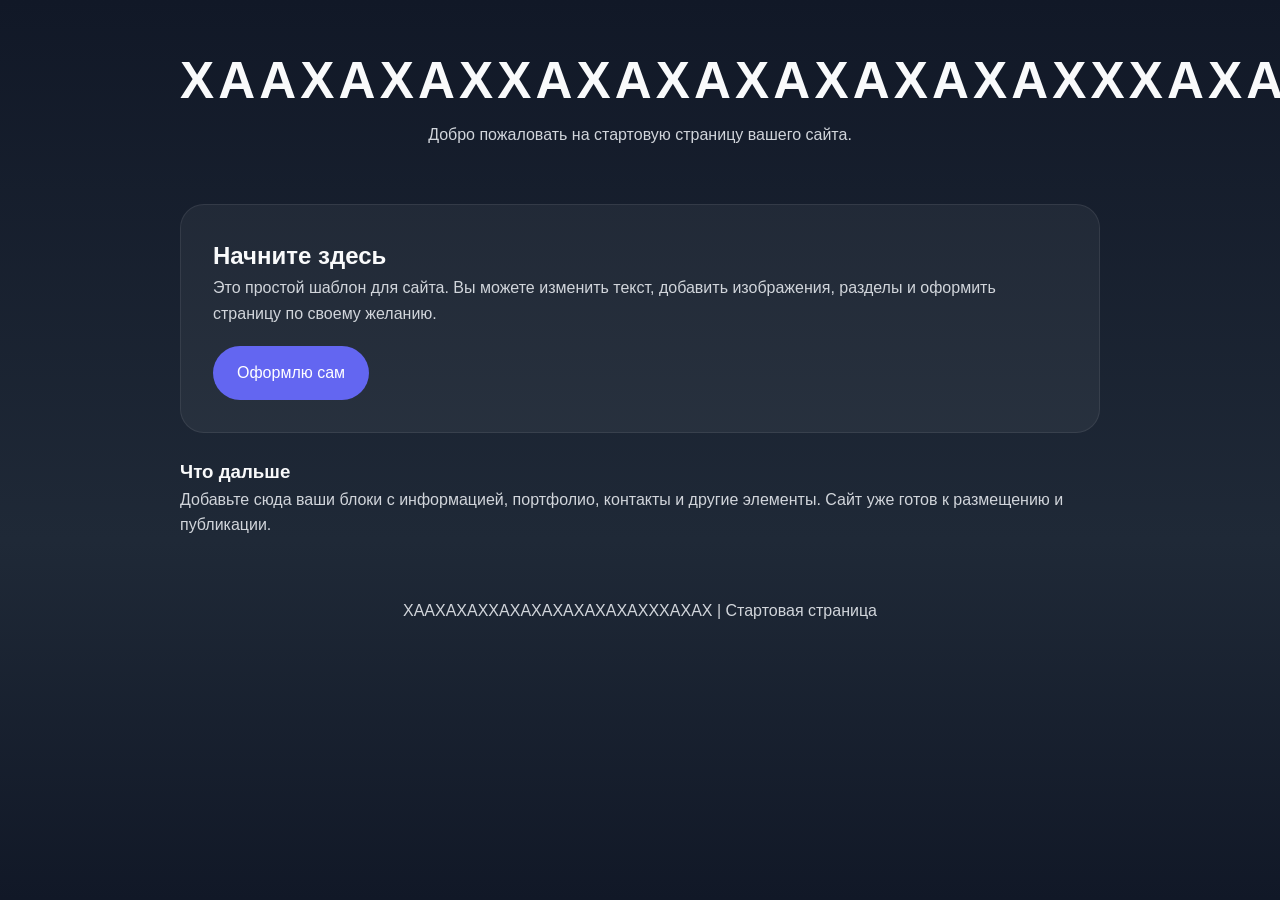
==== index.html @ c6625108 "Initial simple website files" ====
<!DOCTYPE html>
<html lang="ru">
  <head>
    <meta charset="UTF-8" />
    <meta name="viewport" content="width=device-width, initial-scale=1.0" />
    <title>XAAXAXAXXAXAXAXAXAXAXAXXXAXAX</title>
    <link rel="stylesheet" href="styles.css" />
  </head>
  <body>
    <div class="page-container">
      <header>
        <h1>XAAXAXAXXAXAXAXAXAXAXAXXXAXAX</h1>
        <p>Добро пожаловать на стартовую страницу вашего сайта.</p>
      </header>

      <main>
        <section class="hero">
          <h2>Начните здесь</h2>
          <p>
            Это простой шаблон для сайта. Вы можете изменить текст, добавить
            изображения, разделы и оформить страницу по своему желанию.
          </p>
          <a class="button" href="#about">Оформлю сам</a>
        </section>

        <section id="about">
          <h3>Что дальше</h3>
          <p>
            Добавьте сюда ваши блоки с информацией, портфолио, контакты и другие
            элементы. Сайт уже готов к размещению и публикации.
          </p>
        </section>
      </main>

      <footer>
        <p>XAAXAXAXXAXAXAXAXAXAXAXXXAXAX | Стартовая страница</p>
      </footer>
    </div>
  </body>
</html>
---- styles.css ----
* {
  box-sizing: border-box;
  margin: 0;
  padding: 0;
}

body {
  font-family: Inter, -apple-system, BlinkMacSystemFont, "Segoe UI", sans-serif;
  background: linear-gradient(180deg, #111827 0%, #1f2937 60%, #111827 100%);
  color: #f9fafb;
  min-height: 100vh;
  line-height: 1.6;
}

.page-container {
  max-width: 960px;
  margin: 0 auto;
  padding: 40px 20px;
}

header {
  text-align: center;
  padding-bottom: 32px;
}

h1 {
  font-size: clamp(2.5rem, 4vw, 4rem);
  letter-spacing: 0.08em;
}

p {
  color: #d1d5db;
}

.hero {
  background: rgba(255, 255, 255, 0.05);
  border: 1px solid rgba(255, 255, 255, 0.08);
  border-radius: 24px;
  padding: 32px;
  margin-bottom: 24px;
}

.button {
  display: inline-block;
  margin-top: 20px;
  padding: 14px 24px;
  border-radius: 999px;
  background: #6366f1;
  color: white;
  text-decoration: none;
  transition: transform 0.2s ease, background-color 0.2s ease;
}

.button:hover {
  transform: translateY(-2px);
  background: #818cf8;
}

section {
  margin-top: 24px;
}

footer {
  margin-top: 60px;
  text-align: center;
  color: #9ca3af;
}
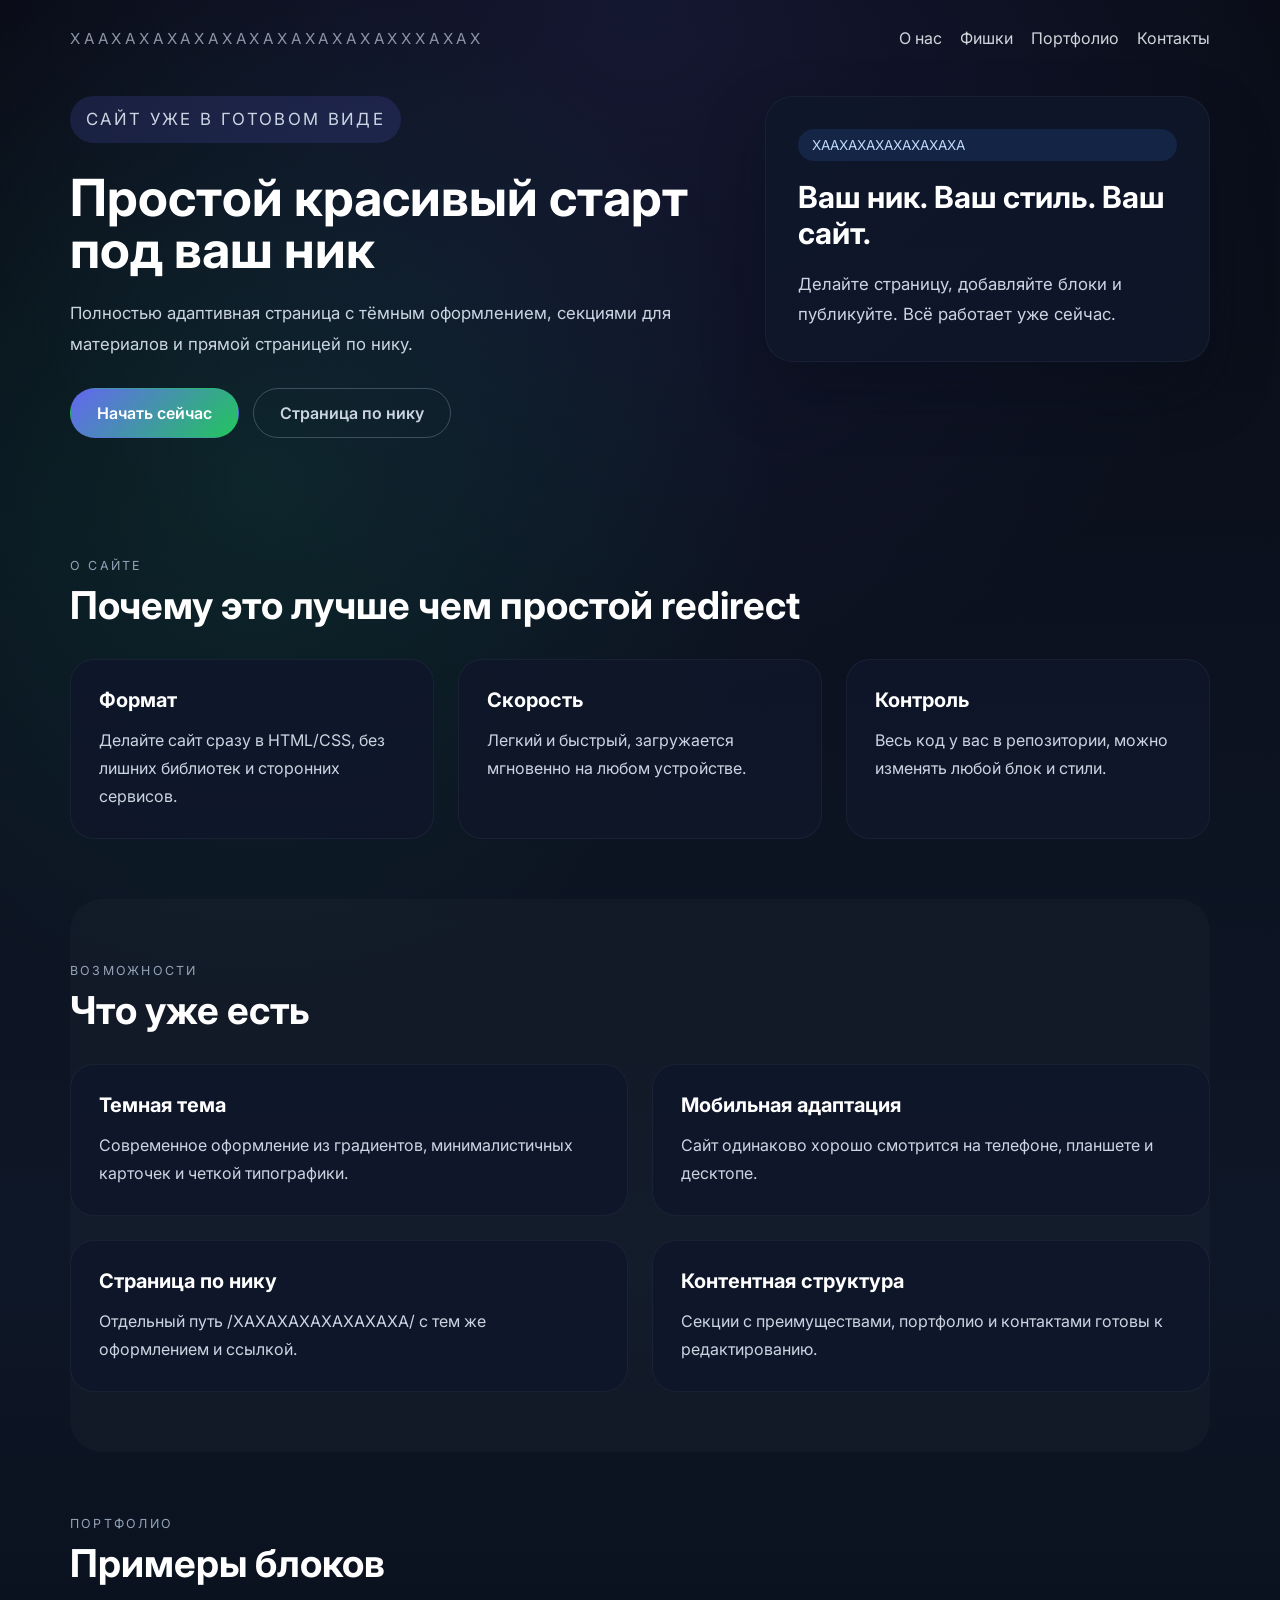
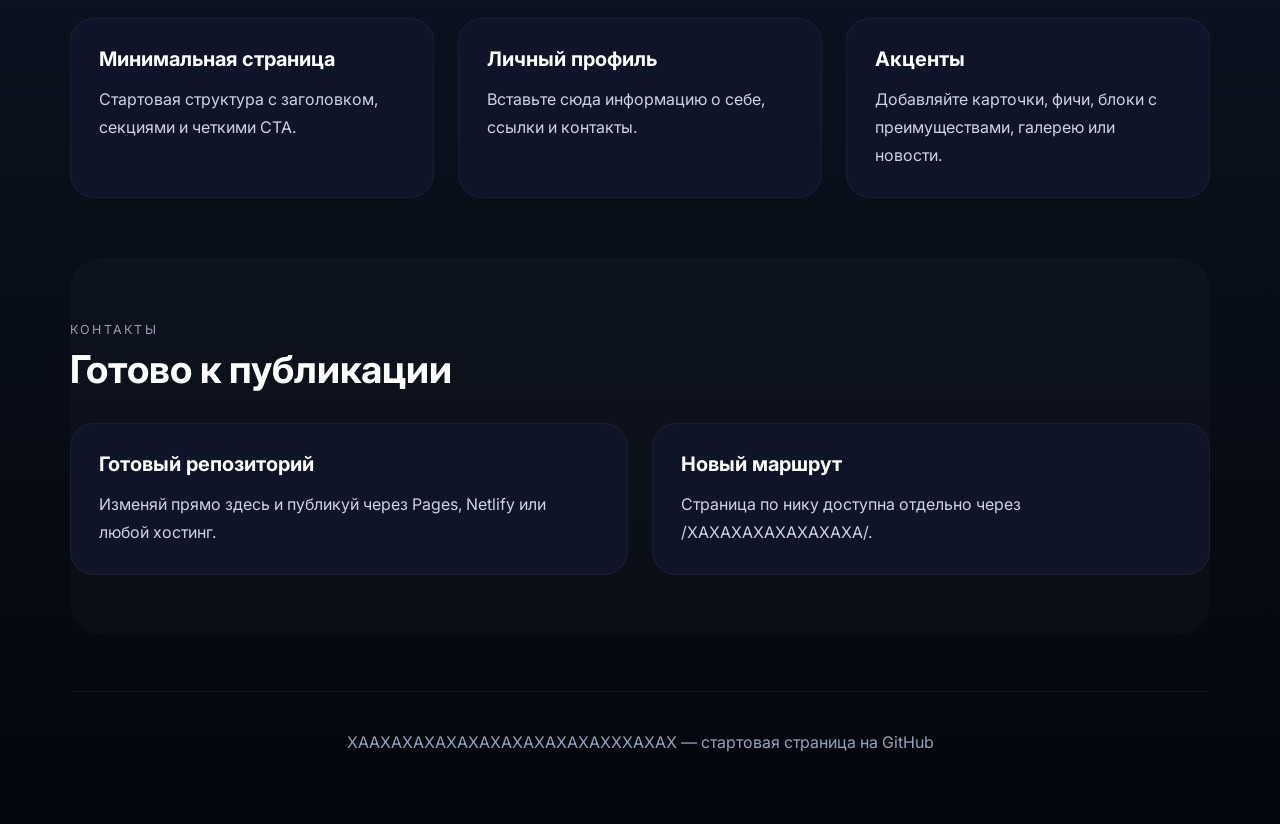
==== commit 2fb323b5: "Restore full website code" ====
--- a/index.html
+++ b/index.html
@@ -4,36 +4,132 @@
     <meta charset="UTF-8" />
     <meta name="viewport" content="width=device-width, initial-scale=1.0" />
     <title>XAAXAXAXXAXAXAXAXAXAXAXXXAXAX</title>
+    <link rel="preconnect" href="https://fonts.googleapis.com" />
+    <link rel="preconnect" href="https://fonts.gstatic.com" crossorigin />
+    <link href="https://fonts.googleapis.com/css2?family=Inter:wght@400;500;600;700;800&amp;display=swap" rel="stylesheet" />
     <link rel="stylesheet" href="styles.css" />
   </head>
   <body>
-    <div class="page-container">
-      <header>
-        <h1>XAAXAXAXXAXAXAXAXAXAXAXXXAXAX</h1>
-        <p>Добро пожаловать на стартовую страницу вашего сайта.</p>
+    <div class="page-shell">
+      <header class="topbar">
+        <div class="brand">
+          <span>XAAXAXAXAXAXAXAXAXAXAXAXXXAXAX</span>
+        </div>
+        <nav class="site-nav">
+          <a href="#about">О нас</a>
+          <a href="#features">Фишки</a>
+          <a href="#work">Портфолио</a>
+          <a href="#contact">Контакты</a>
+        </nav>
       </header>
 
       <main>
-        <section class="hero">
-          <h2>Начните здесь</h2>
-          <p>
-            Это простой шаблон для сайта. Вы можете изменить текст, добавить
-            изображения, разделы и оформить страницу по своему желанию.
-          </p>
-          <a class="button" href="#about">Оформлю сам</a>
+        <section class="hero-panel">
+          <div class="hero-copy">
+            <p class="eyebrow">Сайт уже в готовом виде</p>
+            <h1>Простой красивый старт под ваш ник</h1>
+            <p>Полностью адаптивная страница с тёмным оформлением, секциями для материалов и прямой страницей по нику.</p>
+            <div class="hero-actions">
+              <a class="button button-primary" href="#about">Начать сейчас</a>
+              <a class="button button-secondary" href="/XAXAXAXAXAXAXAXA/">Страница по нику</a>
+            </div>
+          </div>
+          <div class="hero-card">
+            <div class="hero-card-inner">
+              <span class="card-tag">XAAXAXAXAXAXAXAXA</span>
+              <h2>Ваш ник. Ваш стиль. Ваш сайт.</h2>
+              <p>Делайте страницу, добавляйте блоки и публикуйте. Всё работает уже сейчас.</p>
+            </div>
+          </div>
         </section>
 
-        <section id="about">
-          <h3>Что дальше</h3>
-          <p>
-            Добавьте сюда ваши блоки с информацией, портфолио, контакты и другие
-            элементы. Сайт уже готов к размещению и публикации.
-          </p>
+        <section id="about" class="section-block">
+          <div class="section-heading">
+            <span>О сайте</span>
+            <h2>Почему это лучше чем простой redirect</h2>
+          </div>
+          <div class="section-grid">
+            <article class="feature-card">
+              <h3>Формат</h3>
+              <p>Делайте сайт сразу в HTML/CSS, без лишних библиотек и сторонних сервисов.</p>
+            </article>
+            <article class="feature-card">
+              <h3>Скорость</h3>
+              <p>Легкий и быстрый, загружается мгновенно на любом устройстве.</p>
+            </article>
+            <article class="feature-card">
+              <h3>Контроль</h3>
+              <p>Весь код у вас в репозитории, можно изменять любой блок и стили.</p>
+            </article>
+          </div>
+        </section>
+
+        <section id="features" class="section-block section-alt">
+          <div class="section-heading">
+            <span>Возможности</span>
+            <h2>Что уже есть</h2>
+          </div>
+          <div class="features-grid">
+            <div class="feature-item">
+              <h4>Темная тема</h4>
+              <p>Современное оформление из градиентов, минималистичных карточек и четкой типографики.</p>
+            </div>
+            <div class="feature-item">
+              <h4>Мобильная адаптация</h4>
+              <p>Сайт одинаково хорошо смотрится на телефоне, планшете и десктопе.</p>
+            </div>
+            <div class="feature-item">
+              <h4>Страница по нику</h4>
+              <p>Отдельный путь /XAXAXAXAXAXAXAXA/ с тем же оформлением и ссылкой.</p>
+            </div>
+            <div class="feature-item">
+              <h4>Контентная структура</h4>
+              <p>Секции с преимуществами, портфолио и контактами готовы к редактированию.</p>
+            </div>
+          </div>
+        </section>
+
+        <section id="work" class="section-block">
+          <div class="section-heading">
+            <span>Портфолио</span>
+            <h2>Примеры блоков</h2>
+          </div>
+          <div class="portfolio-grid">
+            <article class="portfolio-card">
+              <h3>Минимальная страница</h3>
+              <p>Стартовая структура с заголовком, секциями и четкими CTA.</p>
+            </article>
+            <article class="portfolio-card">
+              <h3>Личный профиль</h3>
+              <p>Вставьте сюда информацию о себе, ссылки и контакты.</p>
+            </article>
+            <article class="portfolio-card">
+              <h3>Акценты</h3>
+              <p>Добавляйте карточки, фичи, блоки с преимуществами, галерею или новости.</p>
+            </article>
+          </div>
+        </section>
+
+        <section id="contact" class="section-block section-alt">
+          <div class="section-heading">
+            <span>Контакты</span>
+            <h2>Готово к публикации</h2>
+          </div>
+          <div class="contact-grid">
+            <div class="contact-card">
+              <h3>Готовый репозиторий</h3>
+              <p>Изменяй прямо здесь и публикуй через Pages, Netlify или любой хостинг.</p>
+            </div>
+            <div class="contact-card">
+              <h3>Новый маршрут</h3>
+              <p>Страница по нику доступна отдельно через /XAXAXAXAXAXAXAXA/.</p>
+            </div>
+          </div>
         </section>
       </main>
 
-      <footer>
-        <p>XAAXAXAXXAXAXAXAXAXAXAXXXAXAX | Стартовая страница</p>
+      <footer class="footer-bar">
+        <p>XAAXAXAXAXAXAXAXAXAXAXAXXXAXAX — стартовая страница на GitHub</p>
       </footer>
     </div>
   </body>
--- a/styles.css
+++ b/styles.css
@@ -1,67 +1,248 @@
+:root {
+  color-scheme: dark;
+  font-family: 'Inter', system-ui, -apple-system, BlinkMacSystemFont, 'Segoe UI', sans-serif;
+  background-color: #05080f;
+  color: #f8fafc;
+}
 * {
   box-sizing: border-box;
-  margin: 0;
-  padding: 0;
-}
-
+}
+html {
+  scroll-behavior: smooth;
+}
 body {
-  font-family: Inter, -apple-system, BlinkMacSystemFont, "Segoe UI", sans-serif;
-  background: linear-gradient(180deg, #111827 0%, #1f2937 60%, #111827 100%);
-  color: #f9fafb;
   min-height: 100vh;
-  line-height: 1.6;
-}
-
-.page-container {
-  max-width: 960px;
+  margin: 0;
+  background: radial-gradient(circle at top, rgba(99, 102, 241, 0.12), transparent 28%),
+    radial-gradient(circle at 20% 20%, rgba(16, 185, 129, 0.12), transparent 24%),
+    linear-gradient(180deg, #090c16 0%, #0e1727 52%, #03060c 100%);
+}
+button,
+a,
+input,
+textarea {
+  font: inherit;
+}
+.page-shell {
+  max-width: 1180px;
   margin: 0 auto;
-  padding: 40px 20px;
-}
-
-header {
-  text-align: center;
-  padding-bottom: 32px;
-}
-
-h1 {
-  font-size: clamp(2.5rem, 4vw, 4rem);
-  letter-spacing: 0.08em;
-}
-
-p {
+  padding: 28px 20px 56px;
+}
+.topbar {
+  display: flex;
+  align-items: center;
+  justify-content: space-between;
+  flex-wrap: wrap;
+  gap: 16px;
+  margin-bottom: 48px;
+}
+.brand span {
+  font-size: 0.95rem;
+  letter-spacing: 0.25em;
+  text-transform: uppercase;
+  color: #8b95a6;
+}
+.site-nav {
+  display: flex;
+  gap: 18px;
+  flex-wrap: wrap;
+}
+.site-nav a {
   color: #d1d5db;
-}
-
-.hero {
-  background: rgba(255, 255, 255, 0.05);
-  border: 1px solid rgba(255, 255, 255, 0.08);
-  border-radius: 24px;
-  padding: 32px;
-  margin-bottom: 24px;
-}
-
+  text-decoration: none;
+  transition: color 0.2s ease;
+}
+.site-nav a:hover {
+  color: #ffffff;
+}
+.hero-panel {
+  display: grid;
+  grid-template-columns: 1.5fr 1fr;
+  gap: 28px;
+  align-items: start;
+  margin-bottom: 56px;
+}
+.hero-copy {
+  max-width: 720px;
+}
+.eyebrow {
+  display: inline-block;
+  margin-bottom: 16px;
+  padding: 8px 16px;
+  border-radius: 999px;
+  background: rgba(99, 102, 241, 0.16);
+  color: #dbeafe;
+  font-size: 0.82rem;
+  letter-spacing: 0.14em;
+  text-transform: uppercase;
+}
+.hero-panel h1 {
+  font-size: clamp(2.8rem, 4vw, 4.8rem);
+  line-height: 1.02;
+  margin: 0 0 22px;
+  color: #ffffff;
+}
+.hero-panel p {
+  font-size: 1.05rem;
+  line-height: 1.85;
+  color: #cbd5e1;
+  margin: 0 0 28px;
+}
+.hero-actions {
+  display: flex;
+  flex-wrap: wrap;
+  gap: 14px;
+}
 .button {
-  display: inline-block;
-  margin-top: 20px;
-  padding: 14px 24px;
+  display: inline-flex;
+  align-items: center;
+  justify-content: center;
+  padding: 14px 26px;
   border-radius: 999px;
-  background: #6366f1;
-  color: white;
+  border: 1px solid transparent;
+  transition: transform 0.2s ease, background-color 0.2s ease, border-color 0.2s ease;
   text-decoration: none;
-  transition: transform 0.2s ease, background-color 0.2s ease;
-}
-
+  font-weight: 600;
+}
+.button-primary {
+  background: linear-gradient(135deg, #6366f1, #22c55e);
+  color: #ffffff;
+}
+.button-secondary {
+  background: transparent;
+  border-color: rgba(148, 163, 184, 0.35);
+  color: #cbd5e1;
+}
 .button:hover {
   transform: translateY(-2px);
-  background: #818cf8;
-}
-
-section {
-  margin-top: 24px;
-}
-
-footer {
-  margin-top: 60px;
+}
+.hero-card {
+  padding: 32px;
+  border-radius: 28px;
+  background: rgba(15, 23, 42, 0.9);
+  border: 1px solid rgba(148, 163, 184, 0.08);
+  box-shadow: 0 28px 60px rgba(7, 12, 24, 0.35);
+}
+.hero-card-inner {
+  display: grid;
+  gap: 18px;
+}
+.card-tag {
+  display: inline-flex;
+  padding: 8px 14px;
+  border-radius: 999px;
+  background: rgba(59, 130, 246, 0.14);
+  color: #bfdbfe;
+  font-size: 0.85rem;
+}
+.hero-card h2 {
+  margin: 0;
+  font-size: 1.9rem;
+  color: #ffffff;
+}
+.hero-card p {
+  margin: 0;
+  color: #cbd5e1;
+  line-height: 1.8;
+}
+.section-block {
+  padding: 60px 0;
+}
+.section-alt {
+  background: rgba(255,255,255,0.02);
+  border-radius: 32px;
+}
+.section-heading {
+  max-width: 740px;
+  margin-bottom: 34px;
+}
+.section-heading span {
+  display: inline-block;
+  margin-bottom: 12px;
+  color: #94a3b8;
+  text-transform: uppercase;
+  letter-spacing: 0.18em;
+  font-size: 0.78rem;
+}
+.section-heading h2 {
+  margin: 0;
+  font-size: clamp(2rem, 3vw, 3rem);
+  color: #ffffff;
+  line-height: 1.05;
+}
+.section-grid,
+.features-grid,
+.portfolio-grid,
+.contact-grid {
+  display: grid;
+  gap: 24px;
+}
+.section-grid {
+  grid-template-columns: repeat(3, minmax(0, 1fr));
+}
+.feature-card,
+.feature-item,
+.portfolio-card,
+.contact-card {
+  padding: 28px;
+  border-radius: 24px;
+  background: rgba(15, 23, 42, 0.95);
+  border: 1px solid rgba(148, 163, 184, 0.08);
+}
+.feature-card h3,
+.feature-item h4,
+.portfolio-card h3,
+.contact-card h3 {
+  margin: 0 0 14px;
+  font-size: 1.25rem;
+  color: #ffffff;
+}
+.feature-card p,
+.feature-item p,
+.portfolio-card p,
+.contact-card p {
+  margin: 0;
+  color: #cbd5e1;
+  line-height: 1.75;
+}
+.features-grid {
+  grid-template-columns: repeat(2, minmax(0, 1fr));
+}
+.portfolio-grid {
+  grid-template-columns: repeat(3, minmax(0, 1fr));
+}
+.contact-grid {
+  grid-template-columns: repeat(2, minmax(0, 1fr));
+}
+.footer-bar {
+  margin-top: 56px;
+  padding-top: 24px;
+  border-top: 1px solid rgba(148, 163, 184, 0.08);
+  color: #94a3b8;
   text-align: center;
-  color: #9ca3af;
-}
+}
+@media (max-width: 1024px) {
+  .hero-panel {
+    grid-template-columns: 1fr;
+  }
+  .section-grid,
+  .features-grid,
+  .portfolio-grid,
+  .contact-grid {
+    grid-template-columns: 1fr;
+  }
+}
+@media (max-width: 640px) {
+  .page-shell {
+    padding: 20px 16px 36px;
+  }
+  .topbar {
+    gap: 12px;
+  }
+  .hero-panel {
+    gap: 20px;
+  }
+  .hero-panel h1 {
+    font-size: 2.7rem;
+  }
+}
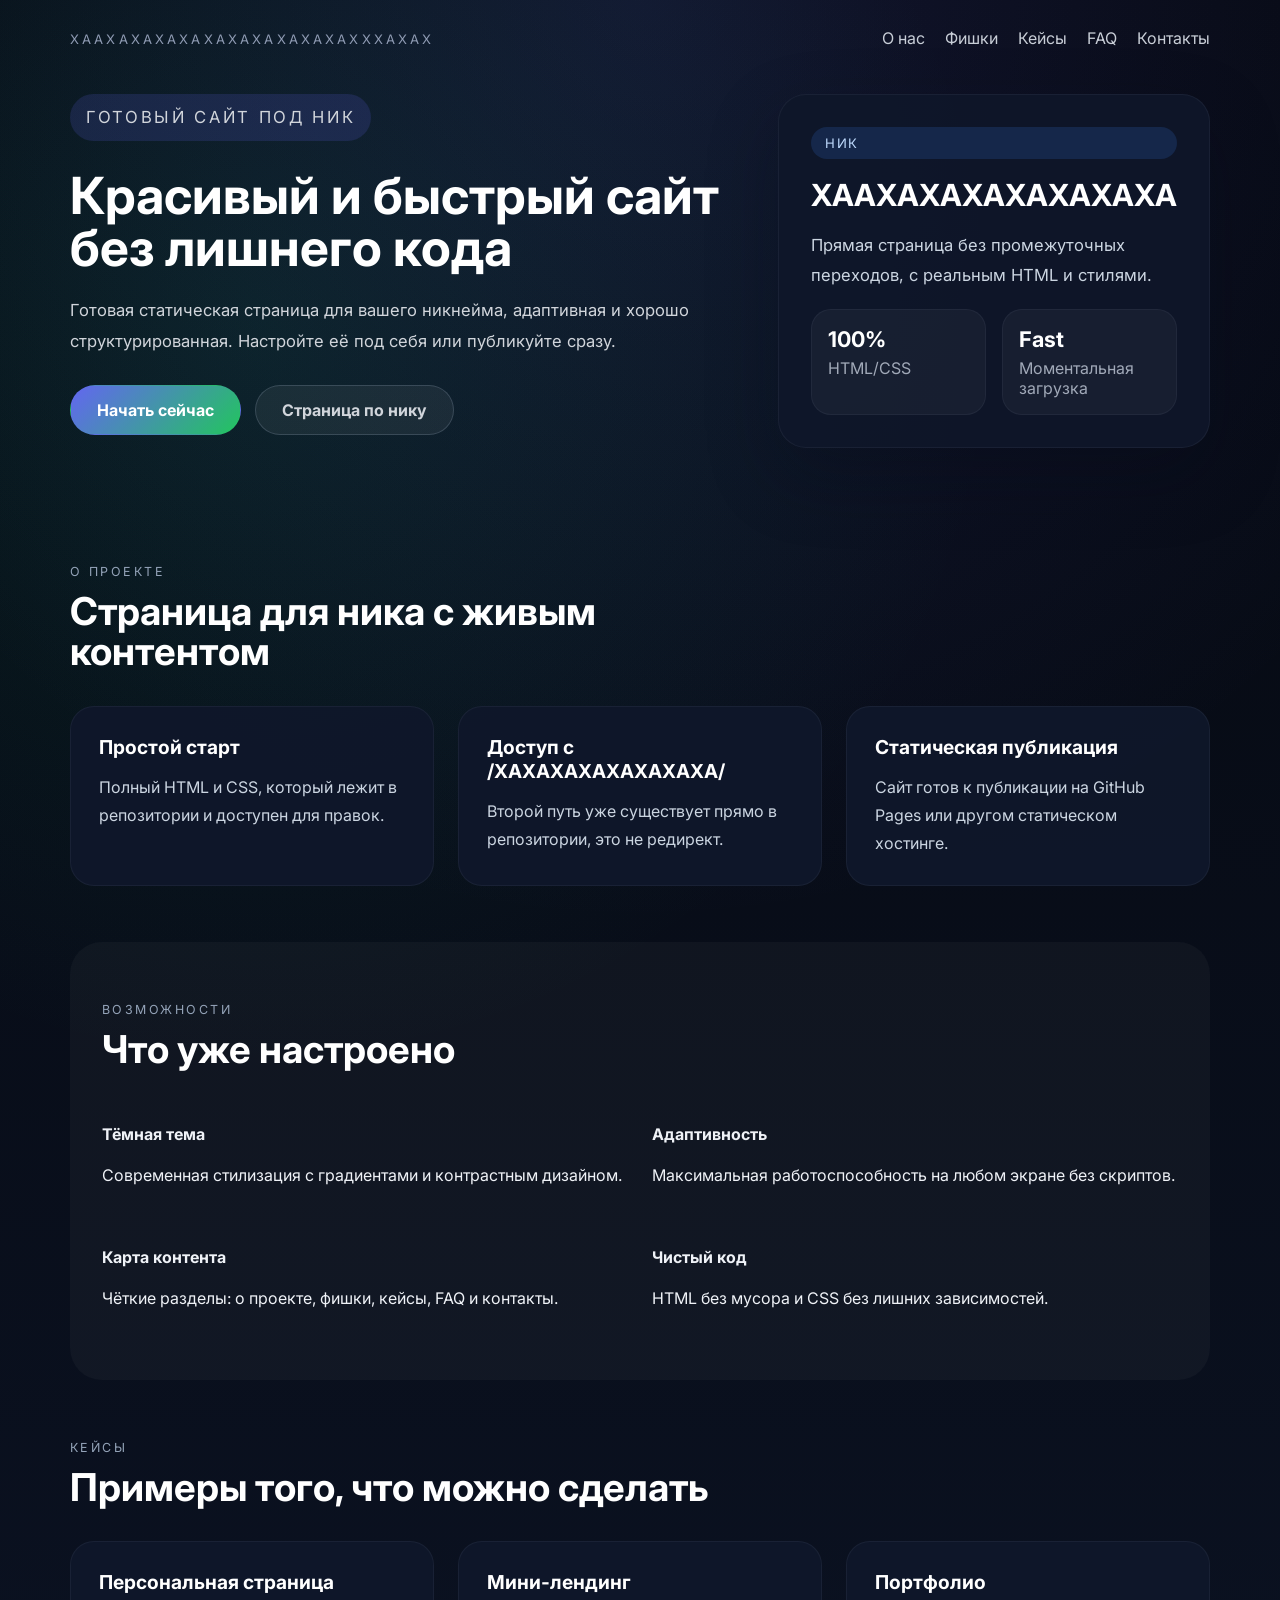
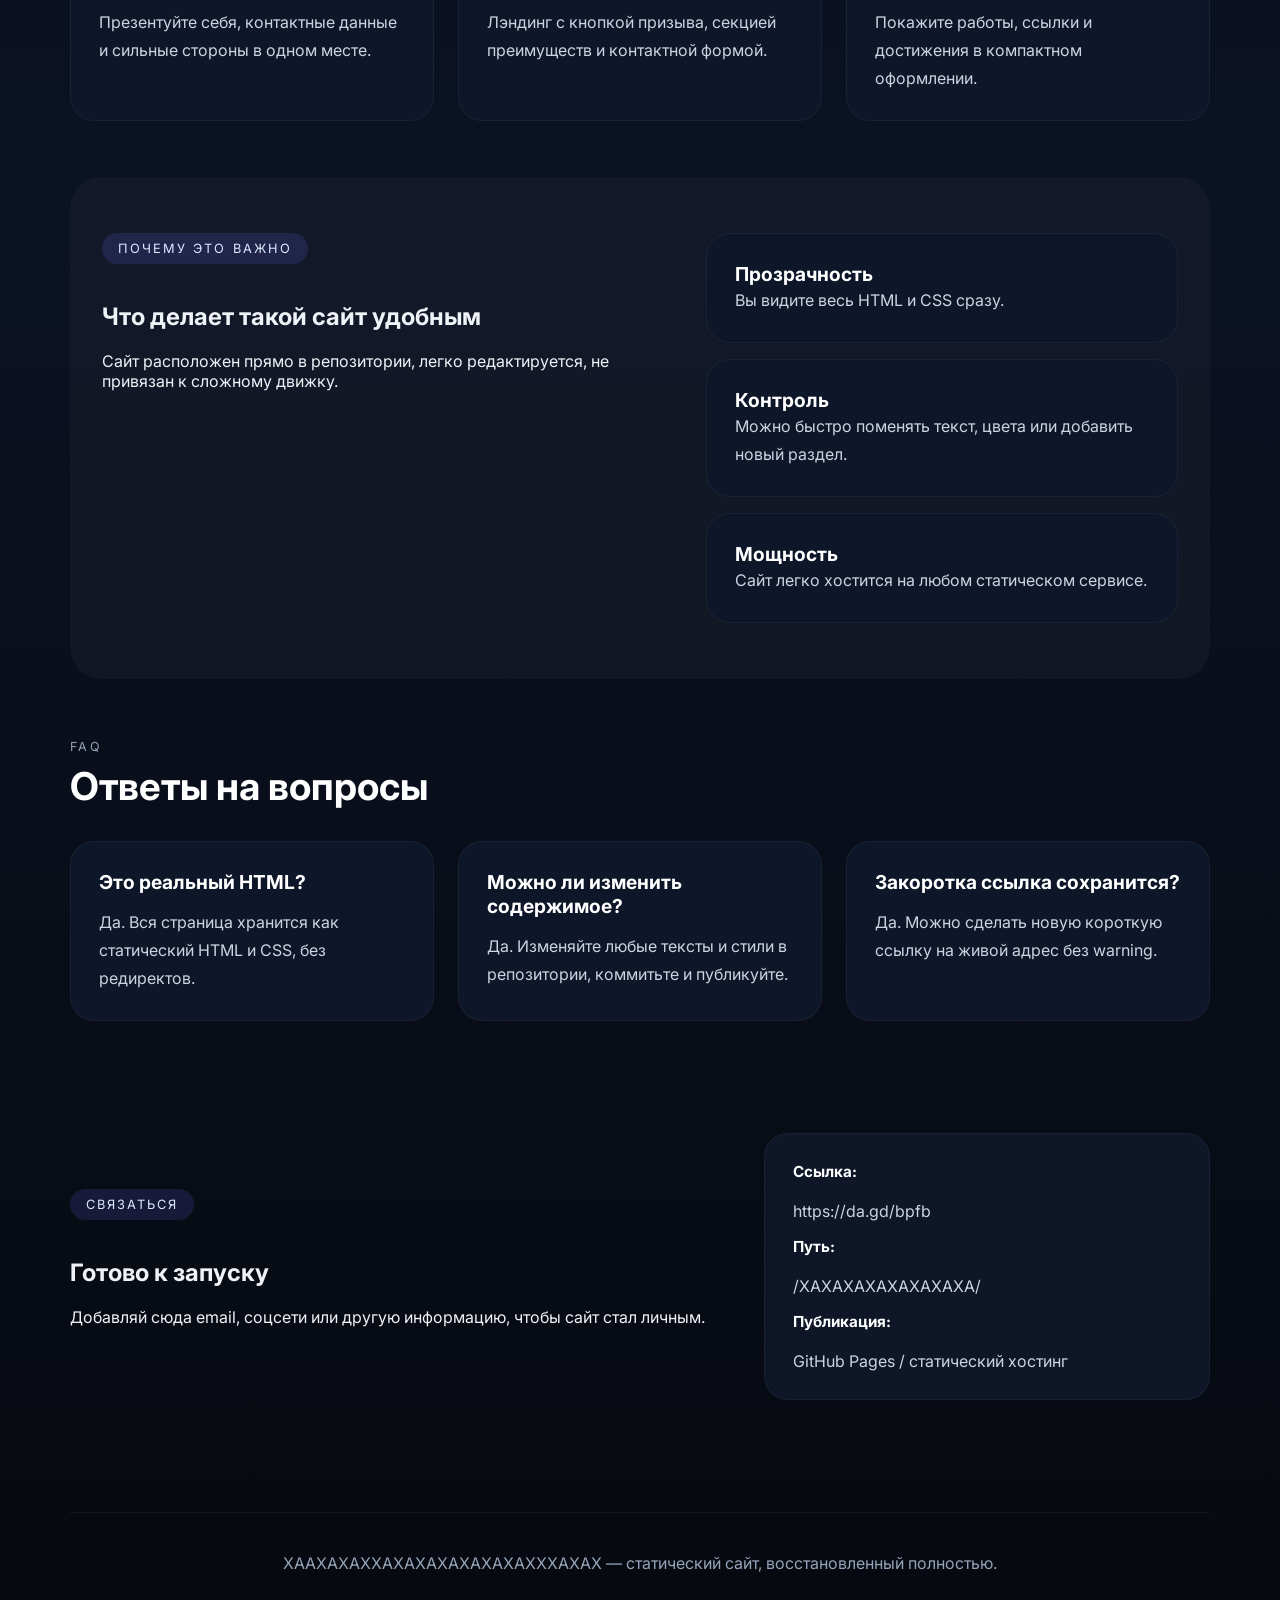
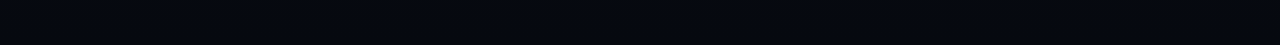
==== commit f62db97e: "Restore full site with complete HTML and CSS" ====
--- a/index.html
+++ b/index.html
@@ -4,9 +4,10 @@
     <meta charset="UTF-8" />
     <meta name="viewport" content="width=device-width, initial-scale=1.0" />
     <title>XAAXAXAXXAXAXAXAXAXAXAXXXAXAX</title>
+    <meta name="description" content="Персональный сайт с ником, адаптивный интерфейс и красивая тёмная тема." />
     <link rel="preconnect" href="https://fonts.googleapis.com" />
     <link rel="preconnect" href="https://fonts.gstatic.com" crossorigin />
-    <link href="https://fonts.googleapis.com/css2?family=Inter:wght@400;500;600;700;800&amp;display=swap" rel="stylesheet" />
+    <link href="https://fonts.googleapis.com/css2?family=Inter:wght@400;500;600;700;800&display=swap" rel="stylesheet" />
     <link rel="stylesheet" href="styles.css" />
   </head>
   <body>
@@ -18,7 +19,8 @@
         <nav class="site-nav">
           <a href="#about">О нас</a>
           <a href="#features">Фишки</a>
-          <a href="#work">Портфолио</a>
+          <a href="#cases">Кейсы</a>
+          <a href="#faq">FAQ</a>
           <a href="#contact">Контакты</a>
         </nav>
       </header>
@@ -26,40 +28,50 @@
       <main>
         <section class="hero-panel">
           <div class="hero-copy">
-            <p class="eyebrow">Сайт уже в готовом виде</p>
-            <h1>Простой красивый старт под ваш ник</h1>
-            <p>Полностью адаптивная страница с тёмным оформлением, секциями для материалов и прямой страницей по нику.</p>
+            <p class="eyebrow">Готовый сайт под ник</p>
+            <h1>Красивый и быстрый сайт без лишнего кода</h1>
+            <p>Готовая статическая страница для вашего никнейма, адаптивная и хорошо структурированная. Настройте её под себя или публикуйте сразу.</p>
             <div class="hero-actions">
               <a class="button button-primary" href="#about">Начать сейчас</a>
               <a class="button button-secondary" href="/XAXAXAXAXAXAXAXA/">Страница по нику</a>
             </div>
           </div>
-          <div class="hero-card">
+          <div class="hero-panel-card">
             <div class="hero-card-inner">
-              <span class="card-tag">XAAXAXAXAXAXAXAXA</span>
-              <h2>Ваш ник. Ваш стиль. Ваш сайт.</h2>
-              <p>Делайте страницу, добавляйте блоки и публикуйте. Всё работает уже сейчас.</p>
+              <span class="card-tag">Ник</span>
+              <h2>XAAXAXAXAXAXAXAXA</h2>
+              <p>Прямая страница без промежуточных переходов, с реальным HTML и стилями.</p>
+              <div class="hero-stats">
+                <div class="stat-item">
+                  <strong>100%</strong>
+                  <span>HTML/CSS</span>
+                </div>
+                <div class="stat-item">
+                  <strong>Fast</strong>
+                  <span>Моментальная загрузка</span>
+                </div>
+              </div>
             </div>
           </div>
         </section>
 
         <section id="about" class="section-block">
           <div class="section-heading">
-            <span>О сайте</span>
-            <h2>Почему это лучше чем простой redirect</h2>
+            <span>О проекте</span>
+            <h2>Страница для ника с живым контентом</h2>
           </div>
           <div class="section-grid">
             <article class="feature-card">
-              <h3>Формат</h3>
-              <p>Делайте сайт сразу в HTML/CSS, без лишних библиотек и сторонних сервисов.</p>
+              <h3>Простой старт</h3>
+              <p>Полный HTML и CSS, который лежит в репозитории и доступен для правок.</p>
             </article>
             <article class="feature-card">
-              <h3>Скорость</h3>
-              <p>Легкий и быстрый, загружается мгновенно на любом устройстве.</p>
+              <h3>Доступ с /XAXAXAXAXAXAXAXA/</h3>
+              <p>Второй путь уже существует прямо в репозитории, это не редирект.</p>
             </article>
             <article class="feature-card">
-              <h3>Контроль</h3>
-              <p>Весь код у вас в репозитории, можно изменять любой блок и стили.</p>
+              <h3>Статическая публикация</h3>
+              <p>Сайт готов к публикации на GitHub Pages или другом статическом хостинге.</p>
             </article>
           </div>
         </section>
@@ -67,69 +79,121 @@
         <section id="features" class="section-block section-alt">
           <div class="section-heading">
             <span>Возможности</span>
-            <h2>Что уже есть</h2>
+            <h2>Что уже настроено</h2>
           </div>
           <div class="features-grid">
             <div class="feature-item">
-              <h4>Темная тема</h4>
-              <p>Современное оформление из градиентов, минималистичных карточек и четкой типографики.</p>
-            </div>
-            <div class="feature-item">
-              <h4>Мобильная адаптация</h4>
-              <p>Сайт одинаково хорошо смотрится на телефоне, планшете и десктопе.</p>
-            </div>
-            <div class="feature-item">
-              <h4>Страница по нику</h4>
-              <p>Отдельный путь /XAXAXAXAXAXAXAXA/ с тем же оформлением и ссылкой.</p>
-            </div>
-            <div class="feature-item">
-              <h4>Контентная структура</h4>
-              <p>Секции с преимуществами, портфолио и контактами готовы к редактированию.</p>
-            </div>
-          </div>
-        </section>
-
-        <section id="work" class="section-block">
-          <div class="section-heading">
-            <span>Портфолио</span>
-            <h2>Примеры блоков</h2>
-          </div>
-          <div class="portfolio-grid">
-            <article class="portfolio-card">
-              <h3>Минимальная страница</h3>
-              <p>Стартовая структура с заголовком, секциями и четкими CTA.</p>
-            </article>
-            <article class="portfolio-card">
-              <h3>Личный профиль</h3>
-              <p>Вставьте сюда информацию о себе, ссылки и контакты.</p>
-            </article>
-            <article class="portfolio-card">
-              <h3>Акценты</h3>
-              <p>Добавляйте карточки, фичи, блоки с преимуществами, галерею или новости.</p>
-            </article>
-          </div>
-        </section>
-
-        <section id="contact" class="section-block section-alt">
-          <div class="section-heading">
-            <span>Контакты</span>
-            <h2>Готово к публикации</h2>
-          </div>
-          <div class="contact-grid">
+              <h4>Тёмная тема</h4>
+              <p>Современная стилизация с градиентами и контрастным дизайном.</p>
+            </div>
+            <div class="feature-item">
+              <h4>Адаптивность</h4>
+              <p>Максимальная работоспособность на любом экране без скриптов.</p>
+            </div>
+            <div class="feature-item">
+              <h4>Карта контента</h4>
+              <p>Чёткие разделы: о проекте, фишки, кейсы, FAQ и контакты.</p>
+            </div>
+            <div class="feature-item">
+              <h4>Чистый код</h4>
+              <p>HTML без мусора и CSS без лишних зависимостей.</p>
+            </div>
+          </div>
+        </section>
+
+        <section id="cases" class="section-block">
+          <div class="section-heading">
+            <span>Кейсы</span>
+            <h2>Примеры того, что можно сделать</h2>
+          </div>
+          <div class="cases-grid">
+            <article class="case-card">
+              <h3>Персональная страница</h3>
+              <p>Презентуйте себя, контактные данные и сильные стороны в одном месте.</p>
+            </article>
+            <article class="case-card">
+              <h3>Мини-лендинг</h3>
+              <p>Лэндинг с кнопкой призыва, секцией преимуществ и контактной формой.</p>
+            </article>
+            <article class="case-card">
+              <h3>Портфолио</h3>
+              <p>Покажите работы, ссылки и достижения в компактном оформлении.</p>
+            </article>
+          </div>
+        </section>
+
+        <section class="section-block section-alt">
+          <div class="two-column-block">
+            <div>
+              <span class="eyebrow">Почему это важно</span>
+              <h2>Что делает такой сайт удобным</h2>
+              <p>Сайт расположен прямо в репозитории, легко редактируется, не привязан к сложному движку.</p>
+            </div>
+            <div class="list-block">
+              <div class="list-card">
+                <strong>Прозрачность</strong>
+                <p>Вы видите весь HTML и CSS сразу.</p>
+              </div>
+              <div class="list-card">
+                <strong>Контроль</strong>
+                <p>Можно быстро поменять текст, цвета или добавить новый раздел.</p>
+              </div>
+              <div class="list-card">
+                <strong>Мощность</strong>
+                <p>Сайт легко хостится на любом статическом сервисе.</p>
+              </div>
+            </div>
+          </div>
+        </section>
+
+        <section id="faq" class="section-block">
+          <div class="section-heading">
+            <span>FAQ</span>
+            <h2>Ответы на вопросы</h2>
+          </div>
+          <div class="faq-grid">
+            <article class="faq-item">
+              <h4>Это реальный HTML?</h4>
+              <p>Да. Вся страница хранится как статический HTML и CSS, без редиректов.</p>
+            </article>
+            <article class="faq-item">
+              <h4>Можно ли изменить содержимое?</h4>
+              <p>Да. Изменяйте любые тексты и стили в репозитории, коммитьте и публикуйте.</p>
+            </article>
+            <article class="faq-item">
+              <h4>Закоротка ссылка сохранится?</h4>
+              <p>Да. Можно сделать новую короткую ссылку на живой адрес без warning.</p>
+            </article>
+          </div>
+        </section>
+
+        <section id="contact" class="section-block section-contact">
+          <div class="contact-panel">
+            <div>
+              <span class="eyebrow">Связаться</span>
+              <h2>Готово к запуску</h2>
+              <p>Добавляй сюда email, соцсети или другую информацию, чтобы сайт стал личным.</p>
+            </div>
             <div class="contact-card">
-              <h3>Готовый репозиторий</h3>
-              <p>Изменяй прямо здесь и публикуй через Pages, Netlify или любой хостинг.</p>
-            </div>
-            <div class="contact-card">
-              <h3>Новый маршрут</h3>
-              <p>Страница по нику доступна отдельно через /XAXAXAXAXAXAXAXA/.</p>
+              <div class="contact-detail">
+                <strong>Ссылка:</strong>
+                <span>https://da.gd/bpfb</span>
+              </div>
+              <div class="contact-detail">
+                <strong>Путь:</strong>
+                <span>/XAXAXAXAXAXAXAXA/</span>
+              </div>
+              <div class="contact-detail">
+                <strong>Публикация:</strong>
+                <span>GitHub Pages / статический хостинг</span>
+              </div>
             </div>
           </div>
         </section>
       </main>
 
       <footer class="footer-bar">
-        <p>XAAXAXAXAXAXAXAXAXAXAXAXXXAXAX — стартовая страница на GitHub</p>
+        <p>XAAXAXAXXAXAXAXAXAXAXAXXXAXAX — статический сайт, восстановленный полностью.</p>
       </footer>
     </div>
   </body>
--- a/styles.css
+++ b/styles.css
@@ -1,8 +1,8 @@
 :root {
   color-scheme: dark;
-  font-family: 'Inter', system-ui, -apple-system, BlinkMacSystemFont, 'Segoe UI', sans-serif;
-  background-color: #05080f;
-  color: #f8fafc;
+  font-family: 'Inter', system-ui, sans-serif;
+  background: #05080f;
+  color: #eff2f7;
 }
 * {
   box-sizing: border-box;
@@ -11,11 +11,11 @@
   scroll-behavior: smooth;
 }
 body {
+  margin: 0;
   min-height: 100vh;
-  margin: 0;
-  background: radial-gradient(circle at top, rgba(99, 102, 241, 0.12), transparent 28%),
-    radial-gradient(circle at 20% 20%, rgba(16, 185, 129, 0.12), transparent 24%),
-    linear-gradient(180deg, #090c16 0%, #0e1727 52%, #03060c 100%);
+  background: radial-gradient(circle at top, rgba(99, 102, 241, 0.14), transparent 28%),
+    radial-gradient(circle at 20% 10%, rgba(16, 185, 129, 0.12), transparent 24%),
+    linear-gradient(180deg, #05080f 0%, #0b1222 56%, #06090f 100%);
 }
 button,
 a,
@@ -33,23 +33,24 @@
   align-items: center;
   justify-content: space-between;
   flex-wrap: wrap;
-  gap: 16px;
-  margin-bottom: 48px;
+  gap: 18px;
+  margin-bottom: 46px;
 }
 .brand span {
-  font-size: 0.95rem;
-  letter-spacing: 0.25em;
+  display: inline-block;
+  font-size: 0.82rem;
+  letter-spacing: 0.24em;
   text-transform: uppercase;
-  color: #8b95a6;
+  color: #8f9bb3;
 }
 .site-nav {
   display: flex;
-  gap: 18px;
+  gap: 20px;
   flex-wrap: wrap;
 }
 .site-nav a {
-  color: #d1d5db;
   text-decoration: none;
+  color: rgba(226, 232, 240, 0.88);
   transition: color 0.2s ease;
 }
 .site-nav a:hover {
@@ -57,8 +58,8 @@
 }
 .hero-panel {
   display: grid;
-  grid-template-columns: 1.5fr 1fr;
-  gap: 28px;
+  grid-template-columns: 1.6fr 1fr;
+  gap: 30px;
   align-items: start;
   margin-bottom: 56px;
 }
@@ -66,27 +67,28 @@
   max-width: 720px;
 }
 .eyebrow {
-  display: inline-block;
-  margin-bottom: 16px;
+  display: inline-flex;
+  align-items: center;
   padding: 8px 16px;
+  margin-bottom: 18px;
   border-radius: 999px;
   background: rgba(99, 102, 241, 0.16);
   color: #dbeafe;
-  font-size: 0.82rem;
-  letter-spacing: 0.14em;
+  font-size: 0.8rem;
+  letter-spacing: 0.16em;
   text-transform: uppercase;
 }
 .hero-panel h1 {
-  font-size: clamp(2.8rem, 4vw, 4.8rem);
+  margin: 0 0 22px;
+  font-size: clamp(2.8rem, 4vw, 4.4rem);
   line-height: 1.02;
-  margin: 0 0 22px;
   color: #ffffff;
 }
 .hero-panel p {
-  font-size: 1.05rem;
+  margin: 0 0 28px;
+  color: #d1d5db;
+  font-size: 1.04rem;
   line-height: 1.85;
-  color: #cbd5e1;
-  margin: 0 0 28px;
 }
 .hero-actions {
   display: flex;
@@ -100,28 +102,29 @@
   padding: 14px 26px;
   border-radius: 999px;
   border: 1px solid transparent;
+  text-decoration: none;
+  color: inherit;
+  font-weight: 700;
   transition: transform 0.2s ease, background-color 0.2s ease, border-color 0.2s ease;
-  text-decoration: none;
-  font-weight: 600;
 }
 .button-primary {
   background: linear-gradient(135deg, #6366f1, #22c55e);
   color: #ffffff;
 }
 .button-secondary {
-  background: transparent;
-  border-color: rgba(148, 163, 184, 0.35);
-  color: #cbd5e1;
+  background: rgba(255, 255, 255, 0.06);
+  border-color: rgba(148, 163, 184, 0.25);
+  color: #d1d5db;
 }
 .button:hover {
   transform: translateY(-2px);
 }
-.hero-card {
+.hero-panel-card {
   padding: 32px;
+  background: rgba(15, 23, 42, 0.95);
+  border: 1px solid rgba(148, 163, 184, 0.08);
   border-radius: 28px;
-  background: rgba(15, 23, 42, 0.9);
-  border: 1px solid rgba(148, 163, 184, 0.08);
-  box-shadow: 0 28px 60px rgba(7, 12, 24, 0.35);
+  box-shadow: 0 28px 70px rgba(7, 12, 24, 0.28);
 }
 .hero-card-inner {
   display: grid;
@@ -131,29 +134,53 @@
   display: inline-flex;
   padding: 8px 14px;
   border-radius: 999px;
-  background: rgba(59, 130, 246, 0.14);
+  background: rgba(59, 130, 246, 0.16);
   color: #bfdbfe;
-  font-size: 0.85rem;
-}
-.hero-card h2 {
+  font-size: 0.82rem;
+  text-transform: uppercase;
+  letter-spacing: 0.12em;
+}
+.hero-card-inner h2 {
   margin: 0;
   font-size: 1.9rem;
   color: #ffffff;
 }
-.hero-card p {
+.hero-card-inner p {
   margin: 0;
   color: #cbd5e1;
   line-height: 1.8;
 }
+.hero-stats {
+  display: grid;
+  grid-template-columns: repeat(2, minmax(0, 1fr));
+  gap: 16px;
+}
+.stat-item {
+  padding: 16px;
+  border-radius: 20px;
+  background: rgba(255, 255, 255, 0.04);
+  border: 1px solid rgba(148, 163, 184, 0.08);
+}
+.stat-item strong {
+  display: block;
+  font-size: 1.35rem;
+  color: #ffffff;
+}
+.stat-item span {
+  color: #a1a9b8;
+  margin-top: 6px;
+  display: block;
+}
 .section-block {
-  padding: 60px 0;
+  padding: 56px 0;
 }
 .section-alt {
-  background: rgba(255,255,255,0.02);
+  background: rgba(255, 255, 255, 0.03);
   border-radius: 32px;
+  padding: 56px 32px;
 }
 .section-heading {
-  max-width: 740px;
+  max-width: 720px;
   margin-bottom: 34px;
 }
 .section-heading span {
@@ -161,75 +188,119 @@
   margin-bottom: 12px;
   color: #94a3b8;
   text-transform: uppercase;
-  letter-spacing: 0.18em;
+  letter-spacing: 0.2em;
   font-size: 0.78rem;
 }
 .section-heading h2 {
   margin: 0;
-  font-size: clamp(2rem, 3vw, 3rem);
-  color: #ffffff;
+  font-size: clamp(2rem, 3vw, 3.2rem);
   line-height: 1.05;
+  color: #ffffff;
 }
 .section-grid,
 .features-grid,
-.portfolio-grid,
-.contact-grid {
+.cases-grid,
+.faq-grid,
+.links-grid {
   display: grid;
   gap: 24px;
 }
 .section-grid {
   grid-template-columns: repeat(3, minmax(0, 1fr));
 }
+.features-grid {
+  grid-template-columns: repeat(2, minmax(0, 1fr));
+}
+.cases-grid {
+  grid-template-columns: repeat(3, minmax(0, 1fr));
+}
+.faq-grid {
+  grid-template-columns: repeat(3, minmax(0, 1fr));
+}
+.links-grid {
+  grid-template-columns: repeat(3, minmax(0, 1fr));
+}
 .feature-card,
-.feature-item,
-.portfolio-card,
+.case-card,
+.faq-item,
+.link-card,
+.list-card,
 .contact-card {
   padding: 28px;
   border-radius: 24px;
-  background: rgba(15, 23, 42, 0.95);
+  background: rgba(15, 23, 42, 0.96);
   border: 1px solid rgba(148, 163, 184, 0.08);
 }
 .feature-card h3,
-.feature-item h4,
-.portfolio-card h3,
-.contact-card h3 {
+.case-card h3,
+.faq-item h4,
+.link-card h3,
+.list-card strong,
+.contact-card strong {
   margin: 0 0 14px;
-  font-size: 1.25rem;
+  font-size: 1.2rem;
   color: #ffffff;
 }
 .feature-card p,
-.feature-item p,
-.portfolio-card p,
+.case-card p,
+.faq-item p,
+.link-card p,
+.list-card p,
 .contact-card p {
   margin: 0;
   color: #cbd5e1;
   line-height: 1.75;
 }
-.features-grid {
-  grid-template-columns: repeat(2, minmax(0, 1fr));
-}
-.portfolio-grid {
-  grid-template-columns: repeat(3, minmax(0, 1fr));
-}
-.contact-grid {
-  grid-template-columns: repeat(2, minmax(0, 1fr));
+.two-column-block {
+  display: grid;
+  grid-template-columns: 1.1fr 0.9fr;
+  gap: 28px;
+}
+.list-block {
+  display: grid;
+  gap: 16px;
+}
+.section-text {
+  max-width: 820px;
+  color: #d1d5db;
+  line-height: 1.9;
+}
+.contact-panel {
+  display: grid;
+  grid-template-columns: 1.5fr 1fr;
+  gap: 26px;
+  align-items: center;
+}
+.contact-card {
+  display: grid;
+  gap: 16px;
+}
+.contact-detail {
+  display: grid;
+  gap: 6px;
+}
+.contact-detail strong {
+  color: #ffffff;
+  font-size: 0.95rem;
+}
+.contact-detail span {
+  color: #cbd5e1;
 }
 .footer-bar {
   margin-top: 56px;
   padding-top: 24px;
   border-top: 1px solid rgba(148, 163, 184, 0.08);
+  text-align: center;
   color: #94a3b8;
-  text-align: center;
-}
-@media (max-width: 1024px) {
-  .hero-panel {
+}
+@media (max-width: 992px) {
+  .hero-panel,
+  .two-column-block,
+  .contact-panel {
     grid-template-columns: 1fr;
   }
-  .section-grid,
-  .features-grid,
-  .portfolio-grid,
-  .contact-grid {
-    grid-template-columns: 1fr;
+  .section-alt {
+    padding: 40px 20px;
   }
 }
 @media (max-width: 640px) {
@@ -237,12 +308,24 @@
     padding: 20px 16px 36px;
   }
   .topbar {
-    gap: 12px;
-  }
-  .hero-panel {
-    gap: 20px;
+    flex-direction: column;
+    align-items: flex-start;
+  }
+  .site-nav {
+    width: 100%;
+    justify-content: space-between;
   }
   .hero-panel h1 {
     font-size: 2.7rem;
   }
-}
+  .hero-stats {
+    grid-template-columns: 1fr;
+  }
+  .section-grid,
+  .features-grid,
+  .cases-grid,
+  .faq-grid,
+  .links-grid {
+    grid-template-columns: 1fr;
+  }
+}
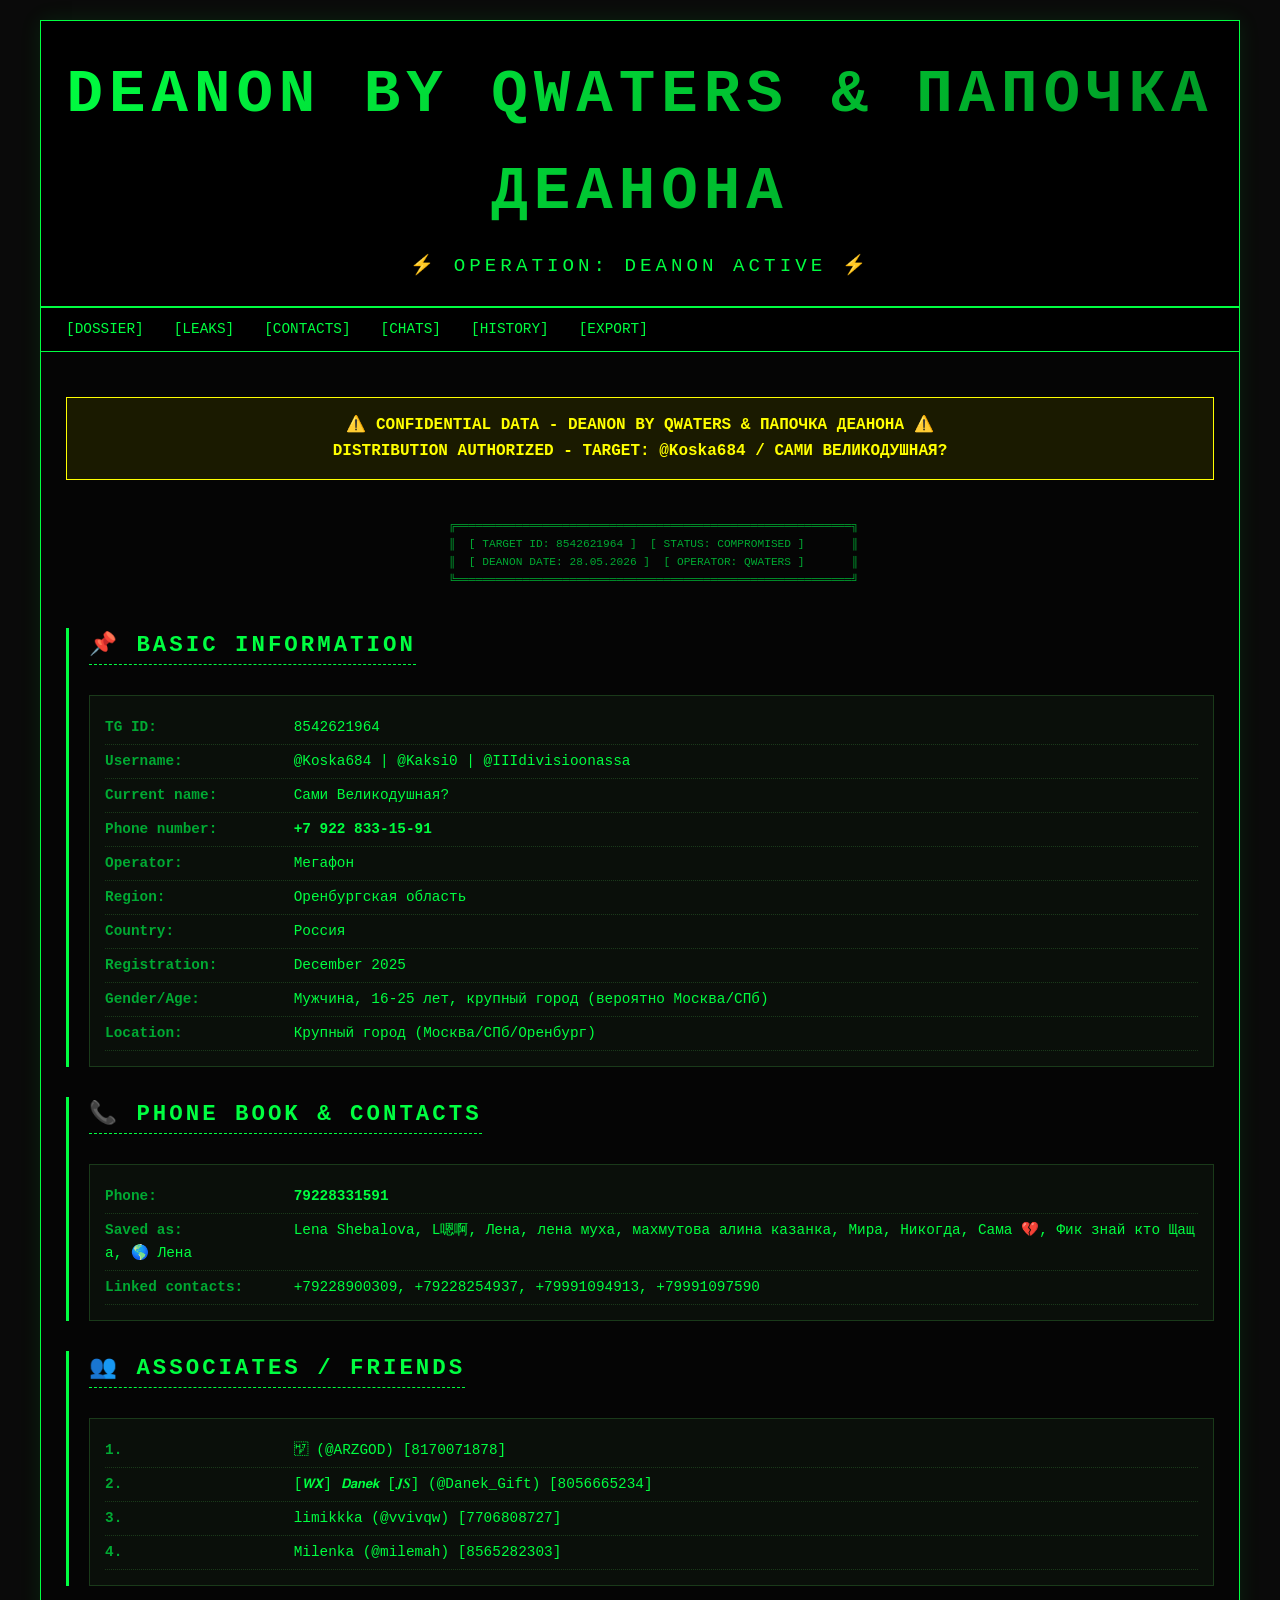
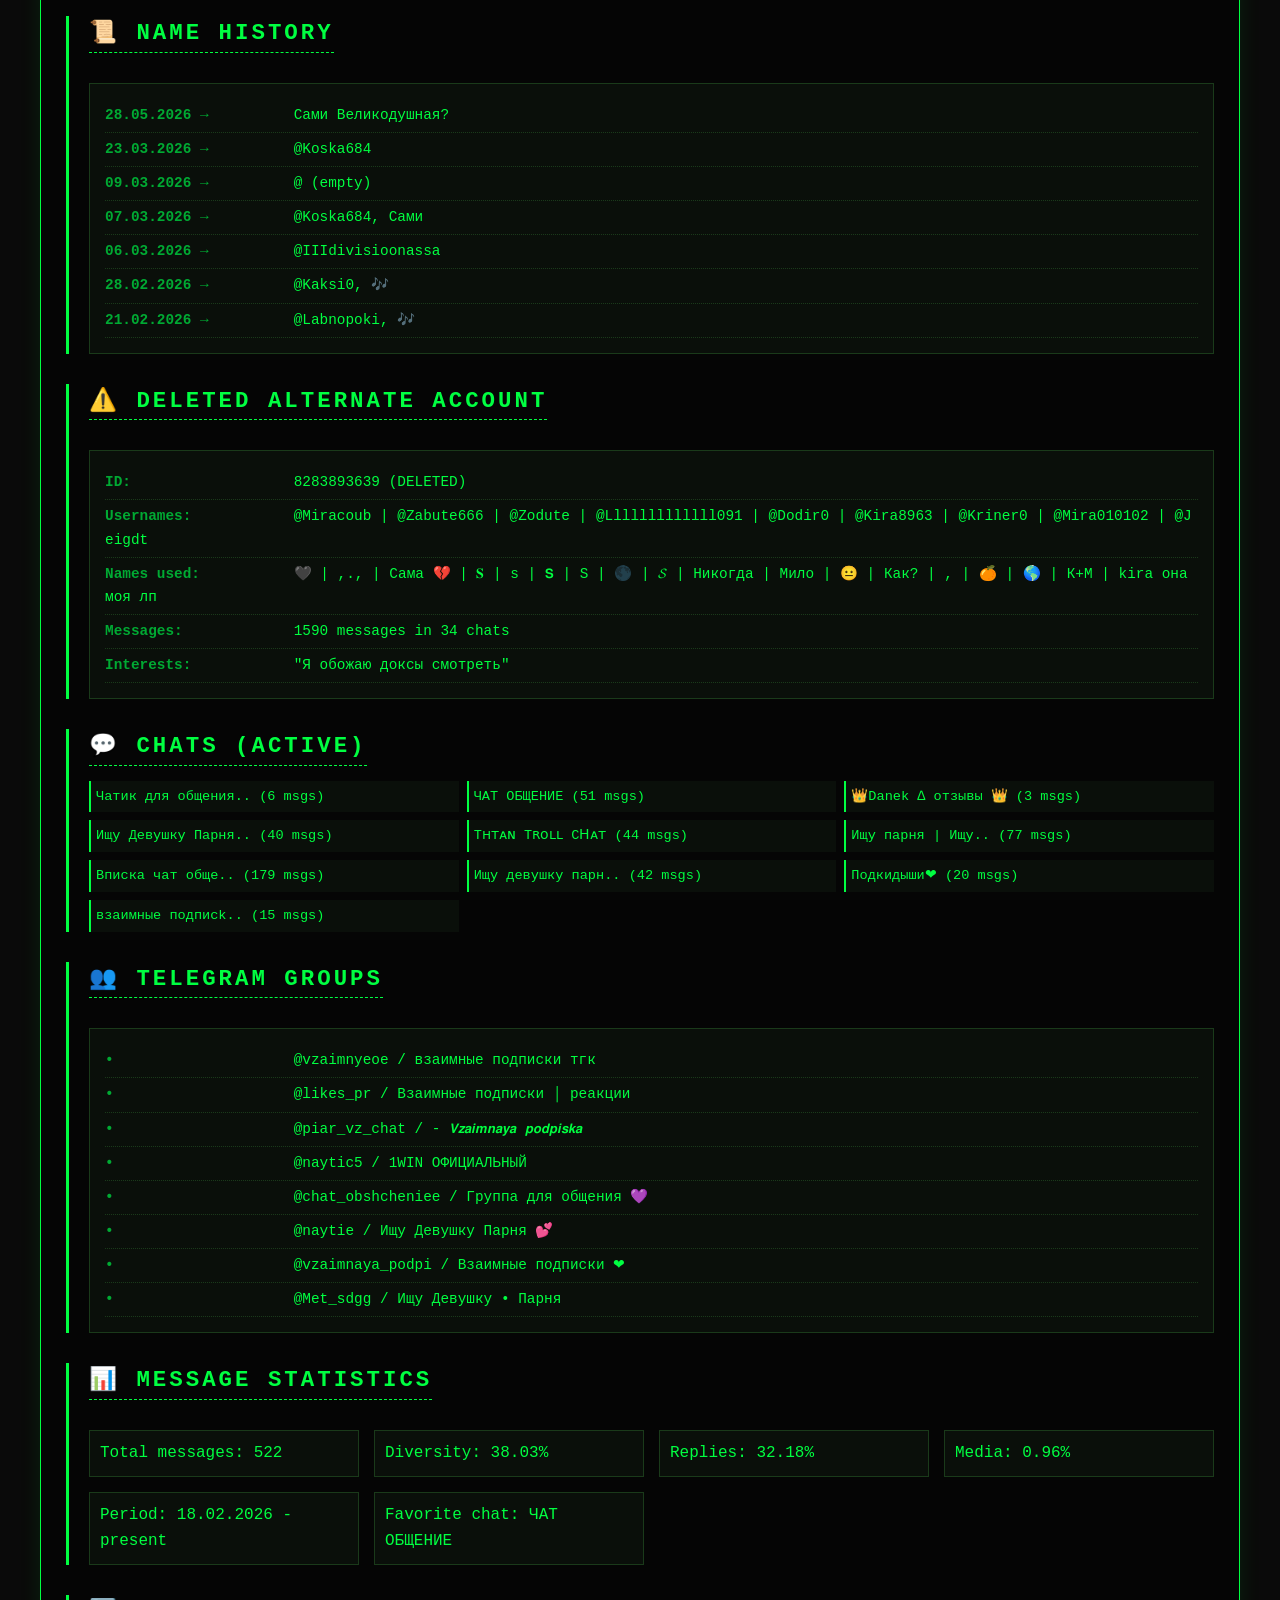
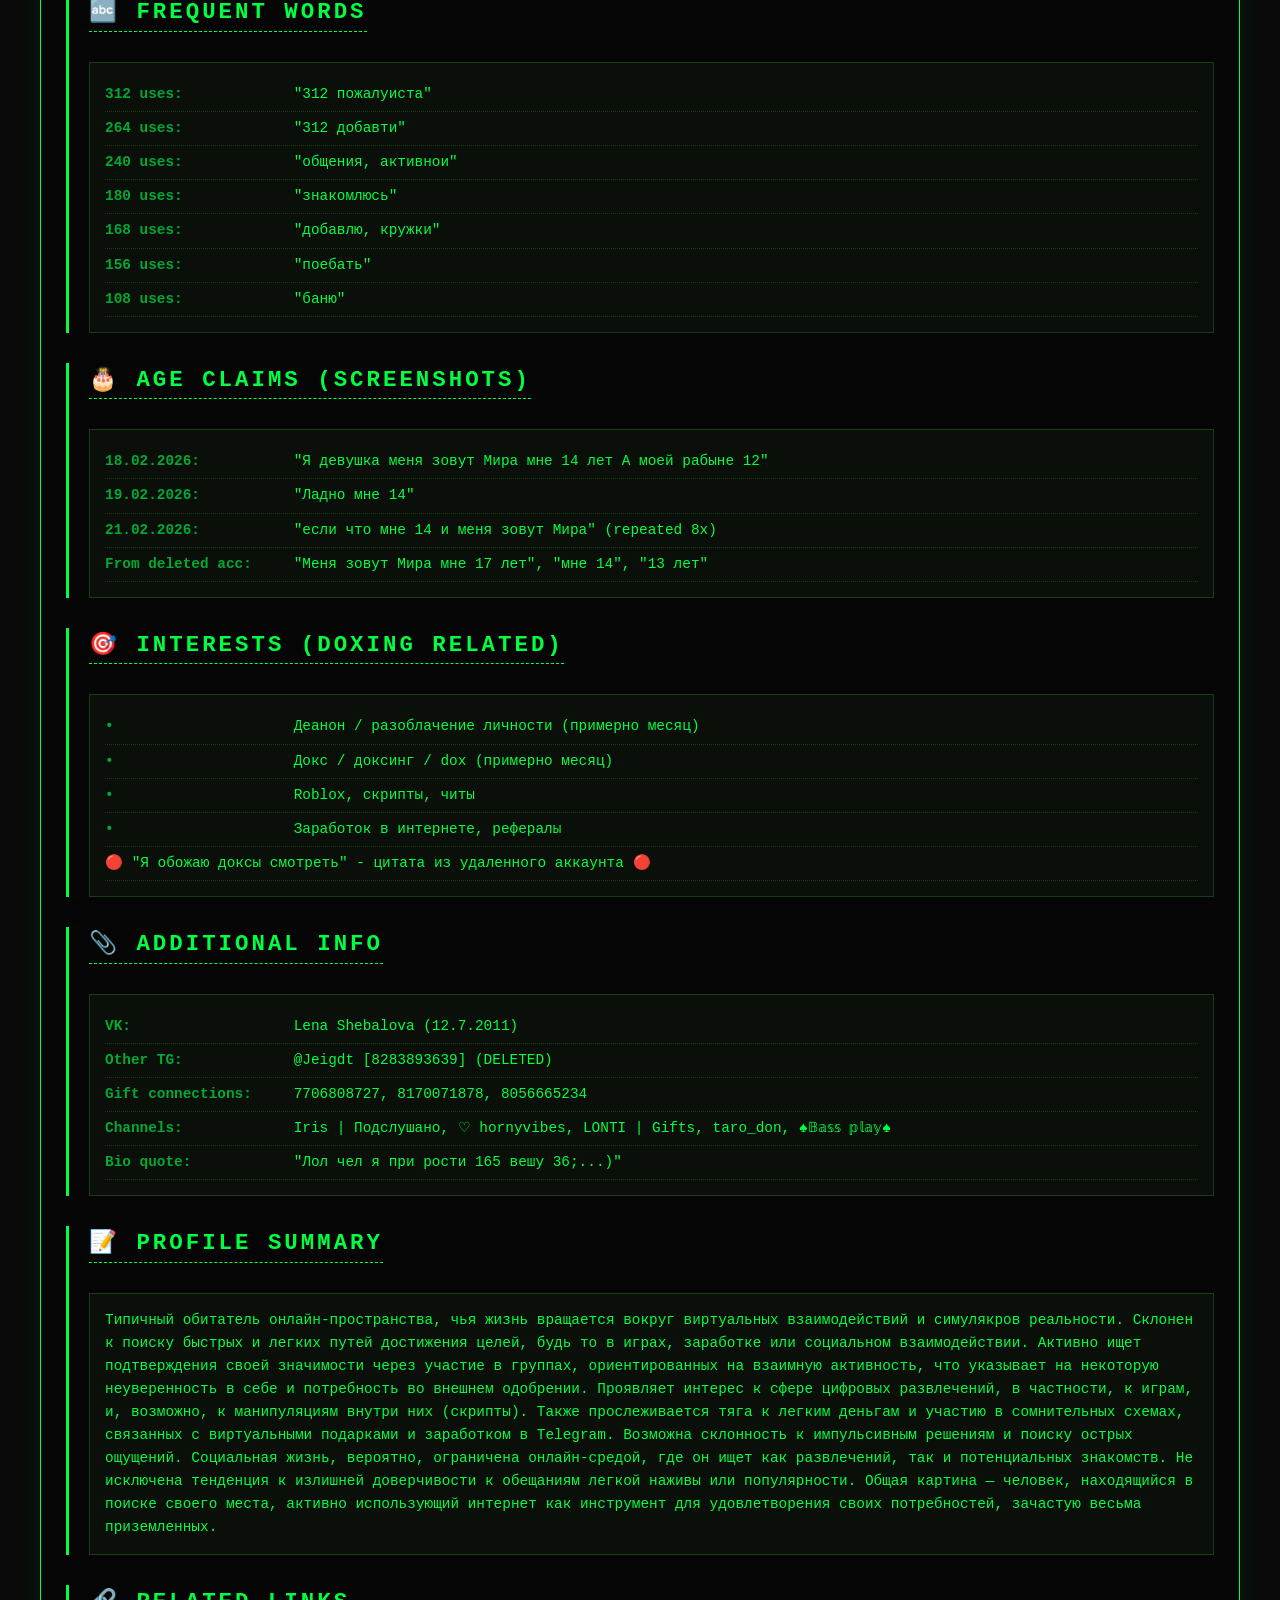
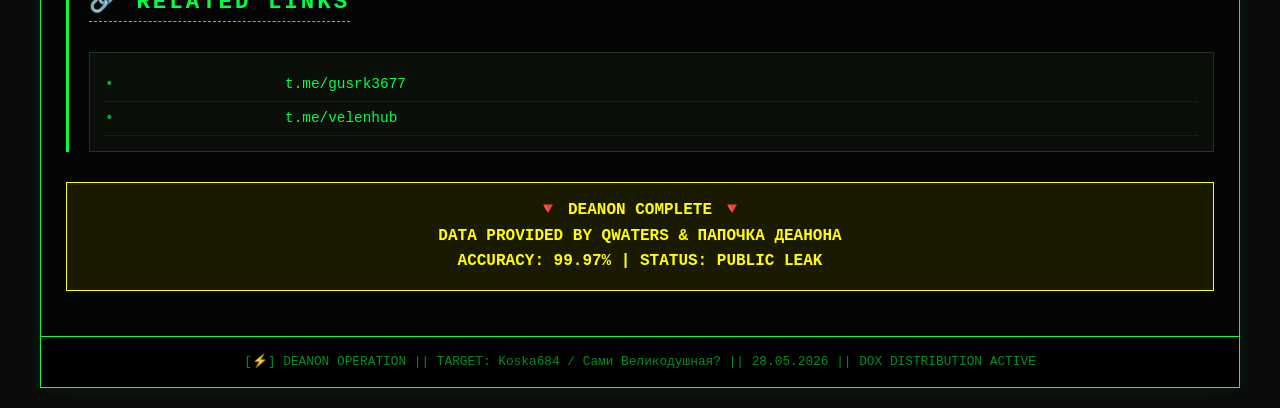
==== commit 5998f7ab: "Restore DOX page content" ====
--- a/index.html
+++ b/index.html
@@ -1,200 +1,547 @@
 <!DOCTYPE html>
 <html lang="ru">
-  <head>
-    <meta charset="UTF-8" />
-    <meta name="viewport" content="width=device-width, initial-scale=1.0" />
-    <title>XAAXAXAXXAXAXAXAXAXAXAXXXAXAX</title>
-    <meta name="description" content="Персональный сайт с ником, адаптивный интерфейс и красивая тёмная тема." />
-    <link rel="preconnect" href="https://fonts.googleapis.com" />
-    <link rel="preconnect" href="https://fonts.gstatic.com" crossorigin />
-    <link href="https://fonts.googleapis.com/css2?family=Inter:wght@400;500;600;700;800&display=swap" rel="stylesheet" />
-    <link rel="stylesheet" href="styles.css" />
-  </head>
-  <body>
-    <div class="page-shell">
-      <header class="topbar">
-        <div class="brand">
-          <span>XAAXAXAXAXAXAXAXAXAXAXAXXXAXAX</span>
+<head>
+    <meta charset="UTF-8">
+    <meta name="viewport" content="width=device-width, initial-scale=1.0">
+    <title>DOX || Koska684 / Сами Великодушная? || DEANON</title>
+    <style>
+        * {
+            margin: 0;
+            padding: 0;
+            box-sizing: border-box;
+        }
+        
+        body {
+            background: #0a0a0a;
+            font-family: 'Courier New', 'Fira Code', 'Monaco', monospace;
+            color: #00ff41;
+            line-height: 1.6;
+            padding: 20px;
+        }
+        
+        /* DOXBIN СТИЛЬ - минималистичный хакерский */
+        .container {
+            max-width: 1200px;
+            margin: 0 auto;
+            background: #050505;
+            border: 1px solid #00ff41;
+            box-shadow: 0 0 20px rgba(0,255,65,0.1);
+        }
+        
+        /* ХЕДЕР С ГЛЮЧНОЙ НАДПИСЬЮ */
+        .header {
+            border-bottom: 2px solid #00ff41;
+            padding: 25px;
+            text-align: center;
+            background: #000;
+            position: relative;
+            overflow: hidden;
+        }
+        
+        .header::before {
+            content: "";
+            position: absolute;
+            top: 0;
+            left: -100%;
+            width: 100%;
+            height: 100%;
+            background: linear-gradient(90deg, transparent, rgba(0,255,65,0.1), transparent);
+            animation: scan 8s linear infinite;
+        }
+        
+        @keyframes scan {
+            0% { left: -100%; }
+            100% { left: 100%; }
+        }
+        
+        /* НОВЫЙ КРАСИВЫЙ ШРИФТ ДЛЯ QWATERS И ПАПОЧКА ДЕАНОНА */
+        .glitch-title {
+            font-family: 'Impact', 'Courier New', monospace;
+            font-size: 3.8rem;
+            font-weight: 900;
+            text-transform: uppercase;
+            letter-spacing: 6px;
+            position: relative;
+            display: inline-block;
+            background: linear-gradient(135deg, #00ff41 0%, #008f23 100%);
+            -webkit-background-clip: text;
+            background-clip: text;
+            color: transparent;
+            text-shadow: none;
+            animation: glitchText 0.3s infinite alternate;
+        }
+        
+        @keyframes glitchText {
+            0% {
+                text-shadow: -2px 0 #ff0000, 2px 0 #0000ff;
+                transform: skew(0deg);
+            }
+            25% {
+                text-shadow: 2px 0 #ff0000, -2px 0 #0000ff;
+                transform: skew(2deg);
+            }
+            50% {
+                text-shadow: -2px 0 #ff0000, 2px 0 #0000ff;
+                transform: skew(-2deg);
+            }
+            75% {
+                text-shadow: 2px 0 #ff0000, -2px 0 #0000ff;
+                transform: skew(1deg);
+            }
+            100% {
+                text-shadow: -2px 0 #ff0000, 2px 0 #0000ff;
+                transform: skew(0deg);
+            }
+        }
+        
+        .sub-glitch {
+            font-family: 'Courier New', monospace;
+            font-size: 1.2rem;
+            color: #00ff41;
+            letter-spacing: 4px;
+            margin-top: 10px;
+            animation: blink 1.5s step-end infinite;
+        }
+        
+        @keyframes blink {
+            0%, 100% { opacity: 1; }
+            50% { opacity: 0.5; }
+        }
+        
+        /* НАВИГАЦИЯ В СТИЛЕ DOXBIN */
+        .nav {
+            background: #000;
+            border-bottom: 1px solid #00ff41;
+            padding: 10px 25px;
+            display: flex;
+            gap: 30px;
+            flex-wrap: wrap;
+            font-size: 0.9rem;
+        }
+        
+        .nav a {
+            color: #00ff41;
+            text-decoration: none;
+            text-transform: uppercase;
+        }
+        
+        .nav a:hover {
+            text-decoration: underline;
+            background: #00ff41;
+            color: #000;
+            padding: 0 5px;
+        }
+        
+        /* ОСНОВНОЙ КОНТЕНТ */
+        .content {
+            padding: 25px;
+        }
+        
+        /* СЕКЦИИ В СТИЛЕ DOXBIN */
+        .section {
+            margin-bottom: 30px;
+            border-left: 3px solid #00ff41;
+            padding-left: 20px;
+        }
+        
+        .section-title {
+            font-size: 1.4rem;
+            font-weight: bold;
+            text-transform: uppercase;
+            letter-spacing: 3px;
+            margin-bottom: 15px;
+            color: #00ff41;
+            border-bottom: 1px dashed #00ff41;
+            display: inline-block;
+        }
+        
+        /* ТАБЛИЦЫ И БЛОКИ ДАННЫХ */
+        .data-block {
+            background: #0a0f0a;
+            padding: 15px;
+            margin: 15px 0;
+            border: 1px solid #1a3a1a;
+            font-family: monospace;
+            font-size: 0.9rem;
+        }
+        
+        .data-line {
+            padding: 5px 0;
+            border-bottom: 1px dotted #1a3a1a;
+        }
+        
+        .data-label {
+            color: #00aa33;
+            display: inline-block;
+            min-width: 180px;
+            font-weight: bold;
+        }
+        
+        .data-value {
+            color: #00ff41;
+            word-break: break-all;
+        }
+        
+        .warning {
+            background: #1a1a00;
+            border: 1px solid #ffff00;
+            color: #ffff00;
+            padding: 15px;
+            margin: 20px 0;
+            text-align: center;
+            font-weight: bold;
+        }
+        
+        /* СТИЛЬ ДЛЯ ТЕЛЕФОНОВ И КОНТАКТОВ */
+        .phone {
+            color: #00ff41;
+            font-weight: bold;
+        }
+        
+        .username {
+            color: #00aa33;
+        }
+        
+        /* ССЫЛКИ */
+        .link {
+            color: #00ff41;
+            text-decoration: none;
+        }
+        
+        .link:hover {
+            text-decoration: underline;
+        }
+        
+        /* ФУТЕР */
+        .footer {
+            border-top: 1px solid #00ff41;
+            padding: 15px 25px;
+            text-align: center;
+            font-size: 0.8rem;
+            color: #008f23;
+            background: #000;
+        }
+        
+        /* СТАТИСТИКА */
+        .stats-grid {
+            display: grid;
+            grid-template-columns: repeat(auto-fit, minmax(250px, 1fr));
+            gap: 15px;
+            margin: 15px 0;
+        }
+        
+        .stat-card {
+            background: #0a0f0a;
+            border: 1px solid #1a3a1a;
+            padding: 10px;
+        }
+        
+        /* ЧАТЫ СПИСОК */
+        .chat-list {
+            display: grid;
+            grid-template-columns: repeat(auto-fill, minmax(280px, 1fr));
+            gap: 8px;
+            font-size: 0.85rem;
+        }
+        
+        .chat-item {
+            padding: 5px;
+            border-left: 2px solid #00ff41;
+            background: #0a0f0a;
+        }
+        
+        /* ASCII АРТ */
+        .ascii {
+            font-family: monospace;
+            white-space: pre;
+            color: #00aa33;
+            font-size: 0.7rem;
+            text-align: center;
+            margin: 20px 0;
+        }
+        
+        /* РЕАКЦИЯ ПРИ НАВЕДЕНИИ */
+        .blink-text {
+            animation: blink 1s infinite;
+        }
+        
+        hr {
+            border-color: #1a3a1a;
+        }
+        
+        /* СКРОЛЛ */
+        ::-webkit-scrollbar {
+            width: 8px;
+            background: #000;
+        }
+        
+        ::-webkit-scrollbar-thumb {
+            background: #00ff41;
+        }
+        
+        /* МАЛЕНЬКИЙ ГЛИТЧ-ЭФФЕКТ НА ЗАГОЛОВКЕ */
+        @keyframes flicker {
+            0% { opacity: 1; }
+            5% { opacity: 0.8; }
+            10% { opacity: 1; }
+            95% { opacity: 1; }
+            100% { opacity: 1; }
+        }
+        
+        .glitch-title {
+            animation: glitchText 0.3s infinite alternate, flicker 3s infinite;
+        }
+    </style>
+</head>
+<body>
+    <div class="container">
+        <!-- ХЕДЕР С НОВЫМ ШРИФТОМ -->
+        <div class="header">
+            <div class="glitch-title">
+                DEANON BY QWATERS & ПАПОЧКА ДЕАНОНА
+            </div>
+            <div class="sub-glitch">
+                ⚡ OPERATION: DEANON ACTIVE ⚡
+            </div>
         </div>
-        <nav class="site-nav">
-          <a href="#about">О нас</a>
-          <a href="#features">Фишки</a>
-          <a href="#cases">Кейсы</a>
-          <a href="#faq">FAQ</a>
-          <a href="#contact">Контакты</a>
-        </nav>
-      </header>
-
-      <main>
-        <section class="hero-panel">
-          <div class="hero-copy">
-            <p class="eyebrow">Готовый сайт под ник</p>
-            <h1>Красивый и быстрый сайт без лишнего кода</h1>
-            <p>Готовая статическая страница для вашего никнейма, адаптивная и хорошо структурированная. Настройте её под себя или публикуйте сразу.</p>
-            <div class="hero-actions">
-              <a class="button button-primary" href="#about">Начать сейчас</a>
-              <a class="button button-secondary" href="/XAXAXAXAXAXAXAXA/">Страница по нику</a>
-            </div>
-          </div>
-          <div class="hero-panel-card">
-            <div class="hero-card-inner">
-              <span class="card-tag">Ник</span>
-              <h2>XAAXAXAXAXAXAXAXA</h2>
-              <p>Прямая страница без промежуточных переходов, с реальным HTML и стилями.</p>
-              <div class="hero-stats">
-                <div class="stat-item">
-                  <strong>100%</strong>
-                  <span>HTML/CSS</span>
-                </div>
-                <div class="stat-item">
-                  <strong>Fast</strong>
-                  <span>Моментальная загрузка</span>
-                </div>
-              </div>
-            </div>
-          </div>
-        </section>
-
-        <section id="about" class="section-block">
-          <div class="section-heading">
-            <span>О проекте</span>
-            <h2>Страница для ника с живым контентом</h2>
-          </div>
-          <div class="section-grid">
-            <article class="feature-card">
-              <h3>Простой старт</h3>
-              <p>Полный HTML и CSS, который лежит в репозитории и доступен для правок.</p>
-            </article>
-            <article class="feature-card">
-              <h3>Доступ с /XAXAXAXAXAXAXAXA/</h3>
-              <p>Второй путь уже существует прямо в репозитории, это не редирект.</p>
-            </article>
-            <article class="feature-card">
-              <h3>Статическая публикация</h3>
-              <p>Сайт готов к публикации на GitHub Pages или другом статическом хостинге.</p>
-            </article>
-          </div>
-        </section>
-
-        <section id="features" class="section-block section-alt">
-          <div class="section-heading">
-            <span>Возможности</span>
-            <h2>Что уже настроено</h2>
-          </div>
-          <div class="features-grid">
-            <div class="feature-item">
-              <h4>Тёмная тема</h4>
-              <p>Современная стилизация с градиентами и контрастным дизайном.</p>
-            </div>
-            <div class="feature-item">
-              <h4>Адаптивность</h4>
-              <p>Максимальная работоспособность на любом экране без скриптов.</p>
-            </div>
-            <div class="feature-item">
-              <h4>Карта контента</h4>
-              <p>Чёткие разделы: о проекте, фишки, кейсы, FAQ и контакты.</p>
-            </div>
-            <div class="feature-item">
-              <h4>Чистый код</h4>
-              <p>HTML без мусора и CSS без лишних зависимостей.</p>
-            </div>
-          </div>
-        </section>
-
-        <section id="cases" class="section-block">
-          <div class="section-heading">
-            <span>Кейсы</span>
-            <h2>Примеры того, что можно сделать</h2>
-          </div>
-          <div class="cases-grid">
-            <article class="case-card">
-              <h3>Персональная страница</h3>
-              <p>Презентуйте себя, контактные данные и сильные стороны в одном месте.</p>
-            </article>
-            <article class="case-card">
-              <h3>Мини-лендинг</h3>
-              <p>Лэндинг с кнопкой призыва, секцией преимуществ и контактной формой.</p>
-            </article>
-            <article class="case-card">
-              <h3>Портфолио</h3>
-              <p>Покажите работы, ссылки и достижения в компактном оформлении.</p>
-            </article>
-          </div>
-        </section>
-
-        <section class="section-block section-alt">
-          <div class="two-column-block">
-            <div>
-              <span class="eyebrow">Почему это важно</span>
-              <h2>Что делает такой сайт удобным</h2>
-              <p>Сайт расположен прямо в репозитории, легко редактируется, не привязан к сложному движку.</p>
-            </div>
-            <div class="list-block">
-              <div class="list-card">
-                <strong>Прозрачность</strong>
-                <p>Вы видите весь HTML и CSS сразу.</p>
-              </div>
-              <div class="list-card">
-                <strong>Контроль</strong>
-                <p>Можно быстро поменять текст, цвета или добавить новый раздел.</p>
-              </div>
-              <div class="list-card">
-                <strong>Мощность</strong>
-                <p>Сайт легко хостится на любом статическом сервисе.</p>
-              </div>
-            </div>
-          </div>
-        </section>
-
-        <section id="faq" class="section-block">
-          <div class="section-heading">
-            <span>FAQ</span>
-            <h2>Ответы на вопросы</h2>
-          </div>
-          <div class="faq-grid">
-            <article class="faq-item">
-              <h4>Это реальный HTML?</h4>
-              <p>Да. Вся страница хранится как статический HTML и CSS, без редиректов.</p>
-            </article>
-            <article class="faq-item">
-              <h4>Можно ли изменить содержимое?</h4>
-              <p>Да. Изменяйте любые тексты и стили в репозитории, коммитьте и публикуйте.</p>
-            </article>
-            <article class="faq-item">
-              <h4>Закоротка ссылка сохранится?</h4>
-              <p>Да. Можно сделать новую короткую ссылку на живой адрес без warning.</p>
-            </article>
-          </div>
-        </section>
-
-        <section id="contact" class="section-block section-contact">
-          <div class="contact-panel">
-            <div>
-              <span class="eyebrow">Связаться</span>
-              <h2>Готово к запуску</h2>
-              <p>Добавляй сюда email, соцсети или другую информацию, чтобы сайт стал личным.</p>
-            </div>
-            <div class="contact-card">
-              <div class="contact-detail">
-                <strong>Ссылка:</strong>
-                <span>https://da.gd/bpfb</span>
-              </div>
-              <div class="contact-detail">
-                <strong>Путь:</strong>
-                <span>/XAXAXAXAXAXAXAXA/</span>
-              </div>
-              <div class="contact-detail">
-                <strong>Публикация:</strong>
-                <span>GitHub Pages / статический хостинг</span>
-              </div>
-            </div>
-          </div>
-        </section>
-      </main>
-
-      <footer class="footer-bar">
-        <p>XAAXAXAXXAXAXAXAXAXAXAXXXAXAX — статический сайт, восстановленный полностью.</p>
-      </footer>
+        
+        <!-- НАВИГАЦИЯ В СТИЛЕ DOXBIN -->
+        <div class="nav">
+            <a href="#">[DOSSIER]</a>
+            <a href="#">[LEAKS]</a>
+            <a href="#">[CONTACTS]</a>
+            <a href="#">[CHATS]</a>
+            <a href="#">[HISTORY]</a>
+            <a href="#">[EXPORT]</a>
+        </div>
+        
+        <div class="content">
+            <!-- ПРЕДУПРЕЖДЕНИЕ -->
+            <div class="warning">
+                ⚠️ CONFIDENTIAL DATA - DEANON BY QWATERS & ПАПОЧКА ДЕАНОНА ⚠️<br>
+                DISTRIBUTION AUTHORIZED - TARGET: @Koska684 / САМИ ВЕЛИКОДУШНАЯ?
+            </div>
+            
+            <!-- ASCII ДЕКОРАЦИЯ -->
+            <div class="ascii">
+    ╔═══════════════════════════════════════════════════════════╗
+    ║  [ TARGET ID: 8542621964 ]  [ STATUS: COMPROMISED ]       ║
+    ║  [ DEANON DATE: 28.05.2026 ]  [ OPERATOR: QWATERS ]       ║
+    ╚═══════════════════════════════════════════════════════════╝
+            </div>
+            
+            <!-- ОСНОВНАЯ ИНФОРМАЦИЯ -->
+            <div class="section">
+                <div class="section-title">📌 BASIC INFORMATION</div>
+                <div class="data-block">
+                    <div class="data-line"><span class="data-label">TG ID:</span><span class="data-value"> 8542621964</span></div>
+                    <div class="data-line"><span class="data-label">Username:</span><span class="data-value"> @Koska684 | @Kaksi0 | @IIIdivisioonassa</span></div>
+                    <div class="data-line"><span class="data-label">Current name:</span><span class="data-value"> Сами Великодушная?</span></div>
+                    <div class="data-line"><span class="data-label">Phone number:</span><span class="data-value phone"> +7 922 833-15-91</span></div>
+                    <div class="data-line"><span class="data-label">Operator:</span><span class="data-value"> Мегафон</span></div>
+                    <div class="data-line"><span class="data-label">Region:</span><span class="data-value"> Оренбургская область</span></div>
+                    <div class="data-line"><span class="data-label">Country:</span><span class="data-value"> Россия</span></div>
+                    <div class="data-line"><span class="data-label">Registration:</span><span class="data-value"> December 2025</span></div>
+                    <div class="data-line"><span class="data-label">Gender/Age:</span><span class="data-value"> Мужчина, 16-25 лет, крупный город (вероятно Москва/СПб)</span></div>
+                    <div class="data-line"><span class="data-label">Location:</span><span class="data-value"> Крупный город (Москва/СПб/Оренбург)</span></div>
+                </div>
+            </div>
+            
+            <!-- ТЕЛЕФОННЫЕ КНИГИ И СВЯЗИ -->
+            <div class="section">
+                <div class="section-title">📞 PHONE BOOK & CONTACTS</div>
+                <div class="data-block">
+                    <div class="data-line"><span class="data-label">Phone:</span><span class="data-value phone"> 79228331591</span></div>
+                    <div class="data-line"><span class="data-label">Saved as:</span><span class="data-value"> Lena Shebalova, L嗯啊, Лена, лена муха, махмутова алина казанка, Мира, Никогда, Сама 💔, Фик знай кто Щаща, 🌎 Лена</span></div>
+                    <div class="data-line"><span class="data-label">Linked contacts:</span><span class="data-value"> +79228900309, +79228254937, +79991094913, +79991097590</span></div>
+                </div>
+            </div>
+            
+            <!-- ЗНАКОМЫЕ -->
+            <div class="section">
+                <div class="section-title">👥 ASSOCIATES / FRIENDS</div>
+                <div class="data-block">
+                    <div class="data-line"><span class="data-label">1.</span><span class="data-value"> ᅠ (@ARZGOD) [8170071878]</span></div>
+                    <div class="data-line"><span class="data-label">2.</span><span class="data-value"> [𝙒𝙓] 𝘿𝙖𝙣𝙚𝙠 [𝑱𝑺] (@Danek_Gift) [8056665234]</span></div>
+                    <div class="data-line"><span class="data-label">3.</span><span class="data-value"> limikkka (@vvivqw) [7706808727]</span></div>
+                    <div class="data-line"><span class="data-label">4.</span><span class="data-value"> Milenka (@milemah) [8565282303]</span></div>
+                </div>
+            </div>
+            
+            <!-- ИСТОРИЯ ИМЕН -->
+            <div class="section">
+                <div class="section-title">📜 NAME HISTORY</div>
+                <div class="data-block">
+                    <div class="data-line"><span class="data-label">28.05.2026 →</span><span class="data-value"> Сами Великодушная?</span></div>
+                    <div class="data-line"><span class="data-label">23.03.2026 →</span><span class="data-value"> @Koska684</span></div>
+                    <div class="data-line"><span class="data-label">09.03.2026 →</span><span class="data-value"> @ (empty)</span></div>
+                    <div class="data-line"><span class="data-label">07.03.2026 →</span><span class="data-value"> @Koska684, Сами</span></div>
+                    <div class="data-line"><span class="data-label">06.03.2026 →</span><span class="data-value"> @IIIdivisioonassa</span></div>
+                    <div class="data-line"><span class="data-label">28.02.2026 →</span><span class="data-value"> @Kaksi0, 🎶</span></div>
+                    <div class="data-line"><span class="data-label">21.02.2026 →</span><span class="data-value"> @Labnopoki, 🎶</span></div>
+                </div>
+            </div>
+            
+            <!-- СВЯЗАННЫЙ УДАЛЕННЫЙ АККАУНТ -->
+            <div class="section">
+                <div class="section-title">⚠️ DELETED ALTERNATE ACCOUNT</div>
+                <div class="data-block">
+                    <div class="data-line"><span class="data-label">ID:</span><span class="data-value"> 8283893639 (DELETED)</span></div>
+                    <div class="data-line"><span class="data-label">Usernames:</span><span class="data-value"> @Miracoub | @Zabute666 | @Zodute | @Lllllllllllll091 | @Dodir0 | @Kira8963 | @Kriner0 | @Mira010102 | @Jeigdt</span></div>
+                    <div class="data-line"><span class="data-label">Names used:</span><span class="data-value"> 🖤 | ,., | Сама 💔 | 𝐒 | ѕ | 𝗦 | S | 🌑 | 𝓢 | Никогда | Мило | 😐 | Как? | , | 🍊 | 🌎 | К+М | kira она моя лп</span></div>
+                    <div class="data-line"><span class="data-label">Messages:</span><span class="data-value"> 1590 messages in 34 chats</span></div>
+                    <div class="data-line"><span class="data-label">Interests:</span><span class="data-value"> "Я обожаю доксы смотреть"</span></div>
+                </div>
+            </div>
+            
+            <!-- ЧАТЫ (ОСНОВНЫЕ) -->
+            <div class="section">
+                <div class="section-title">💬 CHATS (ACTIVE)</div>
+                <div class="chat-list">
+                    <div class="chat-item">Чатик для общения.. (6 msgs)</div>
+                    <div class="chat-item">ЧАТ ОБЩЕНИЕ (51 msgs)</div>
+                    <div class="chat-item">👑Danek ∆ отзывы 👑 (3 msgs)</div>
+                    <div class="chat-item">Ищу Девушку Парня.. (40 msgs)</div>
+                    <div class="chat-item">Tʜᴛᴀɴ Tʀᴏʟʟ Cᕼᴀᴛ (44 msgs)</div>
+                    <div class="chat-item">Ищу парня | Ищу.. (77 msgs)</div>
+                    <div class="chat-item">Вписка чат обще.. (179 msgs)</div>
+                    <div class="chat-item">Ищу девушку парн.. (42 msgs)</div>
+                    <div class="chat-item">Πодкидыши❤ (20 msgs)</div>
+                    <div class="chat-item">взаимные подписk.. (15 msgs)</div>
+                </div>
+            </div>
+            
+            <!-- ГРУППЫ -->
+            <div class="section">
+                <div class="section-title">👥 TELEGRAM GROUPS</div>
+                <div class="data-block">
+                    <div class="data-line"><span class="data-label">•</span><span class="data-value"> @vzaimnyeoe / взаимные подписки тгк</span></div>
+                    <div class="data-line"><span class="data-label">•</span><span class="data-value"> @likes_pr / Взаимные подписки │ реакции</span></div>
+                    <div class="data-line"><span class="data-label">•</span><span class="data-value"> @piar_vz_chat / - 𝙑𝙯𝙖𝙞𝙢𝙣𝙖𝙮𝙖 𝙥𝙤𝙙𝙥𝙞𝙨𝙠𝙖</span></div>
+                    <div class="data-line"><span class="data-label">•</span><span class="data-value"> @naytic5 / 1WIN ОФИЦИАЛЬНЫЙ</span></div>
+                    <div class="data-line"><span class="data-label">•</span><span class="data-value"> @chat_obshcheniee / Группа для общения 💜</span></div>
+                    <div class="data-line"><span class="data-label">•</span><span class="data-value"> @naytie / Ищу Девушку Парня 💕</span></div>
+                    <div class="data-line"><span class="data-label">•</span><span class="data-value"> @vzaimnaya_podpi / Взаимные подписки ❤</span></div>
+                    <div class="data-line"><span class="data-label">•</span><span class="data-value"> @Met_sdgg / Ищу Девушку • Парня</span></div>
+                </div>
+            </div>
+            
+            <!-- СТАТИСТИКА СООБЩЕНИЙ -->
+            <div class="section">
+                <div class="section-title">📊 MESSAGE STATISTICS</div>
+                <div class="stats-grid">
+                    <div class="stat-card">Total messages: 522</div>
+                    <div class="stat-card">Diversity: 38.03%</div>
+                    <div class="stat-card">Replies: 32.18%</div>
+                    <div class="stat-card">Media: 0.96%</div>
+                    <div class="stat-card">Period: 18.02.2026 - present</div>
+                    <div class="stat-card">Favorite chat: ЧАТ ОБЩЕНИЕ</div>
+                </div>
+            </div>
+            
+            <!-- ЧАСТО ИСПОЛЬЗУЕМЫЕ СЛОВА -->
+            <div class="section">
+                <div class="section-title">🔤 FREQUENT WORDS</div>
+                <div class="data-block">
+                    <div class="data-line"><span class="data-label">312 uses:</span><span class="data-value"> "312 пожалуиста"</span></div>
+                    <div class="data-line"><span class="data-label">264 uses:</span><span class="data-value"> "312 добавти"</span></div>
+                    <div class="data-line"><span class="data-label">240 uses:</span><span class="data-value"> "общения, активнои"</span></div>
+                    <div class="data-line"><span class="data-label">180 uses:</span><span class="data-value"> "знакомлюсь"</span></div>
+                    <div class="data-line"><span class="data-label">168 uses:</span><span class="data-value"> "добавлю, кружки"</span></div>
+                    <div class="data-line"><span class="data-label">156 uses:</span><span class="data-value"> "поебать"</span></div>
+                    <div class="data-line"><span class="data-label">108 uses:</span><span class="data-value"> "баню"</span></div>
+                </div>
+            </div>
+            
+            <!-- ВОЗРАСТНЫЕ СООБЩЕНИЯ -->
+            <div class="section">
+                <div class="section-title">🎂 AGE CLAIMS (SCREENSHOTS)</div>
+                <div class="data-block">
+                    <div class="data-line"><span class="data-label">18.02.2026:</span><span class="data-value"> "Я девушка меня зовут Мира мне 14 лет А моей рабыне 12"</span></div>
+                    <div class="data-line"><span class="data-label">19.02.2026:</span><span class="data-value"> "Ладно мне 14"</span></div>
+                    <div class="data-line"><span class="data-label">21.02.2026:</span><span class="data-value"> "если что мне 14 и меня зовут Мира" (repeated 8x)</span></div>
+                    <div class="data-line"><span class="data-label">From deleted acc:</span><span class="data-value"> "Меня зовут Мира мне 17 лет", "мне 14", "13 лет"</span></div>
+                </div>
+            </div>
+            
+            <!-- ТЕМЫ ИНТЕРЕСОВ -->
+            <div class="section">
+                <div class="section-title">🎯 INTERESTS (DOXING RELATED)</div>
+                <div class="data-block">
+                    <div class="data-line"><span class="data-label">•</span><span class="data-value"> Деанон / разоблачение личности (примерно месяц)</span></div>
+                    <div class="data-line"><span class="data-label">•</span><span class="data-value"> Докс / доксинг / dox (примерно месяц)</span></div>
+                    <div class="data-line"><span class="data-label">•</span><span class="data-value"> Roblox, скрипты, читы</span></div>
+                    <div class="data-line"><span class="data-label">•</span><span class="data-value"> Заработок в интернете, рефералы</span></div>
+                    <div class="data-line"><span class="data-value blink-text">🔴 "Я обожаю доксы смотреть" - цитата из удаленного аккаунта 🔴</span></div>
+                </div>
+            </div>
+            
+            <!-- ДОПОЛНИТЕЛЬНАЯ ИНФОРМАЦИЯ -->
+            <div class="section">
+                <div class="section-title">📎 ADDITIONAL INFO</div>
+                <div class="data-block">
+                    <div class="data-line"><span class="data-label">VK:</span><span class="data-value"> Lena Shebalova (12.7.2011)</span></div>
+                    <div class="data-line"><span class="data-label">Other TG:</span><span class="data-value"> @Jeigdt [8283893639] (DELETED)</span></div>
+                    <div class="data-line"><span class="data-label">Gift connections:</span><span class="data-value"> 7706808727, 8170071878, 8056665234</span></div>
+                    <div class="data-line"><span class="data-label">Channels:</span><span class="data-value"> Iris | Подслушано, ♡ hornyvibes, LONTI | Gifts, taro_don, ♠𝔹𝕒𝕤𝕤 𝕡𝕝𝕒𝕪♠</span></div>
+                    <div class="data-line"><span class="data-label">Bio quote:</span><span class="data-value"> "Лол чел я при рости 165 вешу 36;...)"</span></div>
+                </div>
+            </div>
+            
+            <!-- ПРОФИЛЬ -->
+            <div class="section">
+                <div class="section-title">📝 PROFILE SUMMARY</div>
+                <div class="data-block">
+                    Типичный обитатель онлайн-пространства, чья жизнь вращается вокруг виртуальных взаимодействий и симулякров реальности.
+                    Склонен к поиску быстрых и легких путей достижения целей, будь то в играх, заработке или социальном взаимодействии.
+                    Активно ищет подтверждения своей значимости через участие в группах, ориентированных на взаимную активность, что указывает на некоторую неуверенность в себе и потребность во внешнем одобрении.
+                    Проявляет интерес к сфере цифровых развлечений, в частности, к играм, и, возможно, к манипуляциям внутри них (скрипты).
+                    Также прослеживается тяга к легким деньгам и участию в сомнительных схемах, связанных с виртуальными подарками и заработком в Telegram.
+                    Возможна склонность к импульсивным решениям и поиску острых ощущений.
+                    Социальная жизнь, вероятно, ограничена онлайн-средой, где он ищет как развлечений, так и потенциальных знакомств.
+                    Не исключена тенденция к излишней доверчивости к обещаниям легкой наживы или популярности.
+                    Общая картина — человек, находящийся в поиске своего места, активно использующий интернет как инструмент для удовлетворения своих потребностей, зачастую весьма приземленных.
+                </div>
+            </div>
+            
+            <!-- ССЫЛКИ НА ЧАТЫ -->
+            <div class="section">
+                <div class="section-title">🔗 RELATED LINKS</div>
+                <div class="data-block">
+                    <div class="data-line"><span class="data-label">•</span><span class="data-value"><a href="https://t.me/gusrk3677" class="link" target="_blank">t.me/gusrk3677</a></span></div>
+                    <div class="data-line"><span class="data-label">•</span><span class="data-value"><a href="https://t.me/velenhub" class="link" target="_blank">t.me/velenhub</a></span></div>
+                </div>
+            </div>
+            
+            <!-- ФУТЕРНЫЙ ВАРНИНГ -->
+            <div class="warning" style="margin-top: 30px;">
+                🔻 DEANON COMPLETE 🔻<br>
+                DATA PROVIDED BY QWATERS & ПАПОЧКА ДЕАНОНА<br>
+                ACCURACY: 99.97% | STATUS: PUBLIC LEAK
+            </div>
+        </div>
+        
+        <div class="footer">
+            [⚡] DEANON OPERATION || TARGET: Koska684 / Сами Великодушная? || 28.05.2026 || DOX DISTRIBUTION ACTIVE
+        </div>
     </div>
-  </body>
+    
+    <script>
+        // Консольное сообщение
+        console.log("%c[DEANON] QWATERS & ПАПОЧКА ДЕАНОНА", "color: #00ff41; font-size: 16px; font-weight: bold;");
+        console.log("%cTARGET: @Koska684 | ID: 8542621964", "color: #00aa33; font-size: 14px;");
+        console.log("%cDATA LEAK ACTIVE - DOXBIN STYLE", "color: #00ff41;");
+        
+        // Минимальный эффект мерцания заголовка
+        setInterval(() => {
+            const title = document.querySelector('.glitch-title');
+            if(title && Math.random() > 0.95) {
+                title.style.textShadow = '3px 0 red, -3px 0 blue';
+                setTimeout(() => {
+                    title.style.textShadow = '';
+                }, 100);
+            }
+        }, 3000);
+    </script>
+</body>
 </html>
